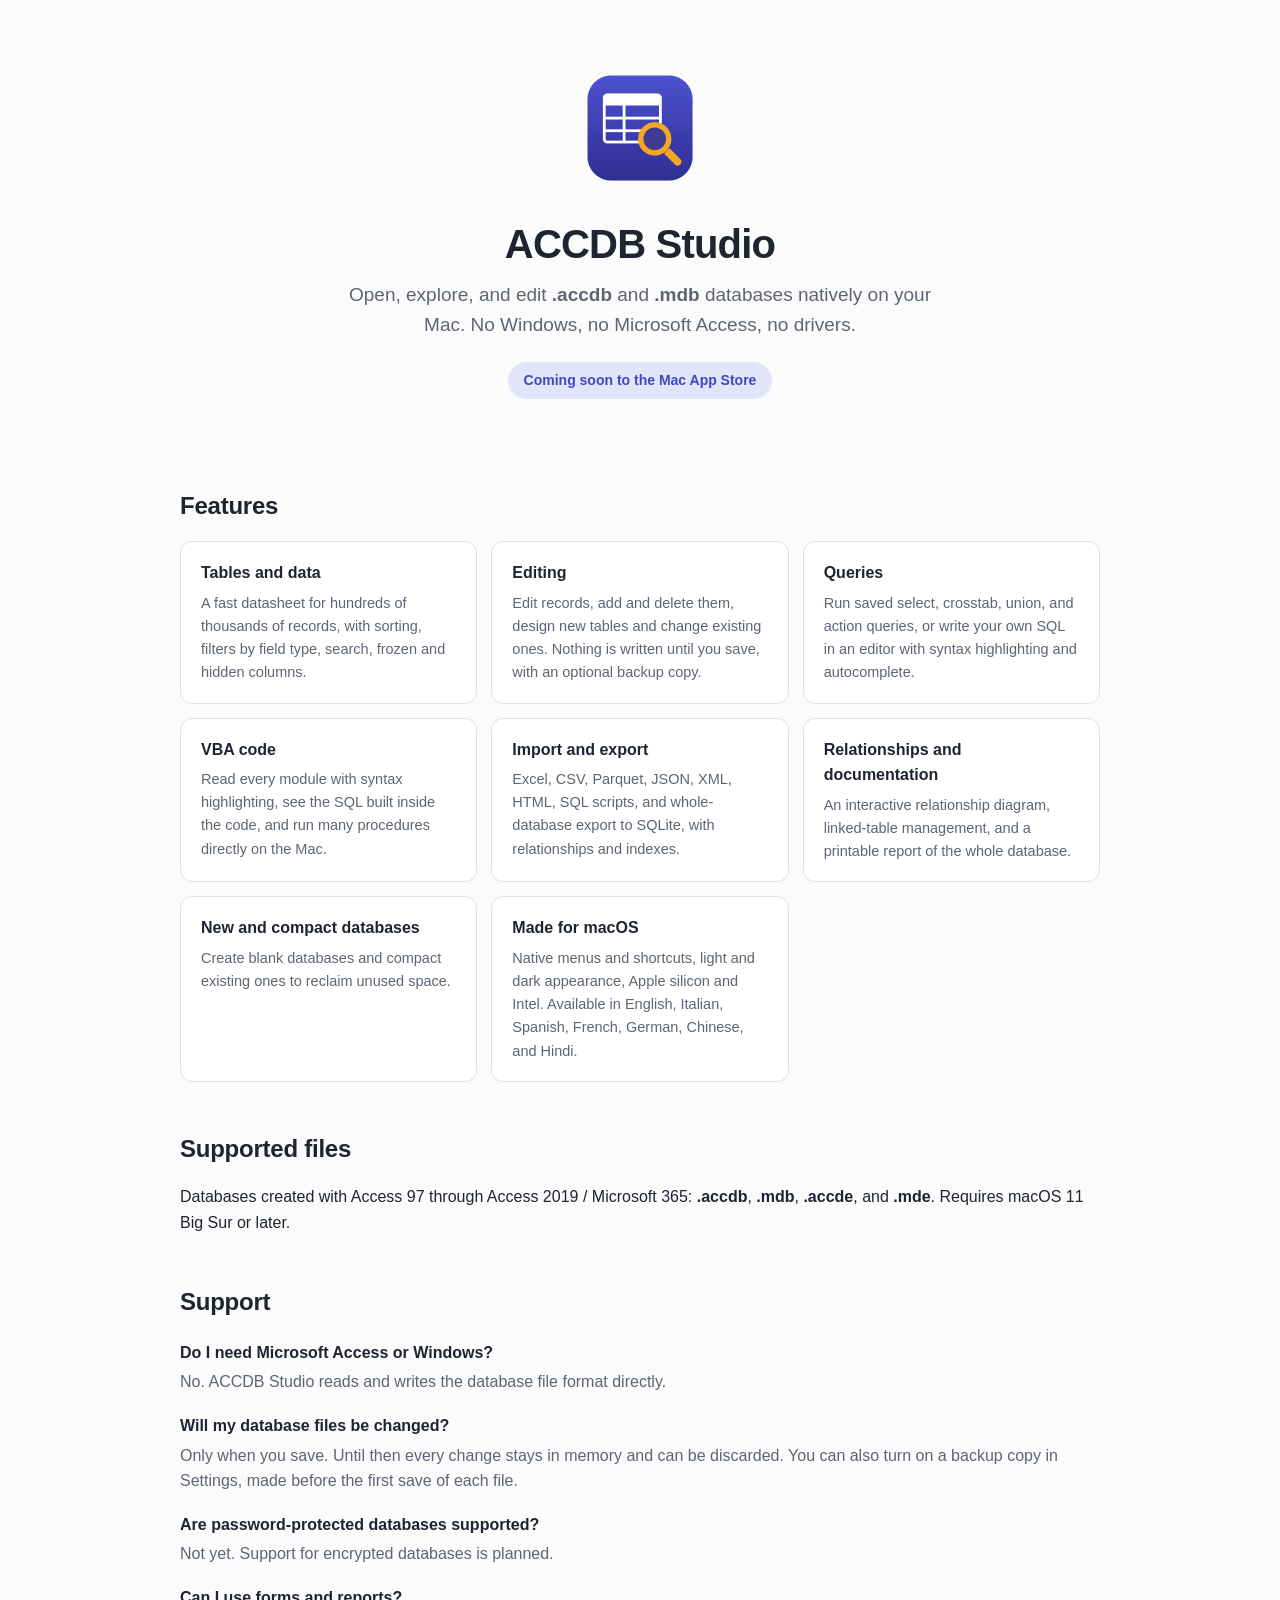
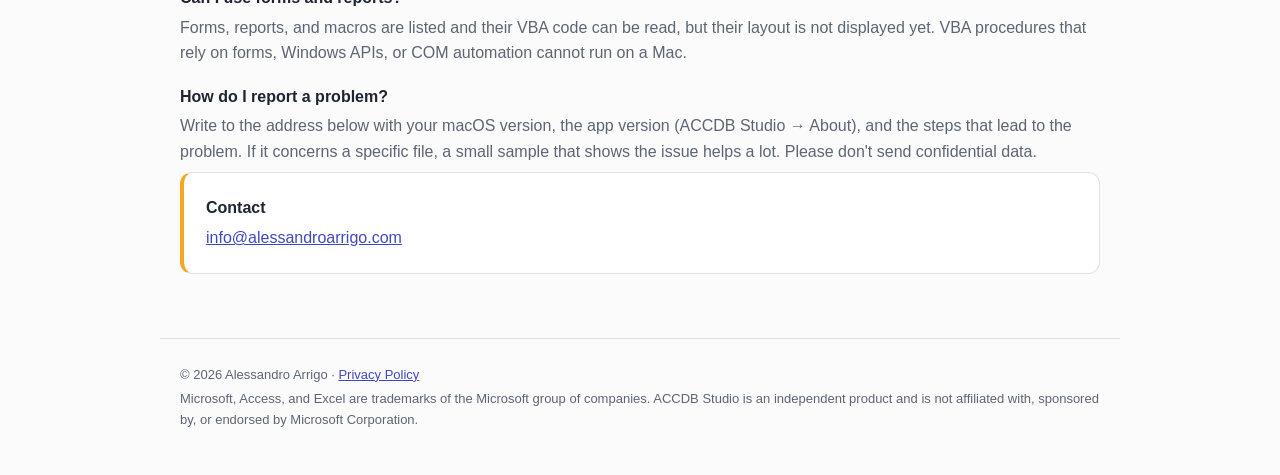
==== index.html @ d4c4d699 "Pagina di supporto e informativa sulla privacy Co-Authored-By: Claude Opus 5.5 (1M context) <noreply" ====
<!doctype html>
<html lang="en">
<head>
  <meta charset="utf-8">
  <meta name="viewport" content="width=device-width, initial-scale=1">
  <title>ACCDB Studio — Access databases on your Mac</title>
  <meta name="description" content="ACCDB Studio opens, explores, and edits .accdb and .mdb database files natively on macOS, without Windows or Microsoft Access.">
  <link rel="icon" href="favicon.png">
  <link rel="stylesheet" href="style.css">
</head>
<body>
<header class="hero">
  <img src="icon.png" alt="ACCDB Studio icon">
  <h1>ACCDB Studio</h1>
  <p>Open, explore, and edit <b>.accdb</b> and <b>.mdb</b> databases natively on your Mac.
     No Windows, no Microsoft Access, no drivers.</p>
  <span class="badge">Coming soon to the Mac App Store</span>
</header>

<main>
  <h2>Features</h2>
  <div class="grid">
    <div class="card"><h3>Tables and data</h3><p>A fast datasheet for hundreds of thousands of records, with sorting, filters by field type, search, frozen and hidden columns.</p></div>
    <div class="card"><h3>Editing</h3><p>Edit records, add and delete them, design new tables and change existing ones. Nothing is written until you save, with an optional backup copy.</p></div>
    <div class="card"><h3>Queries</h3><p>Run saved select, crosstab, union, and action queries, or write your own SQL in an editor with syntax highlighting and autocomplete.</p></div>
    <div class="card"><h3>VBA code</h3><p>Read every module with syntax highlighting, see the SQL built inside the code, and run many procedures directly on the Mac.</p></div>
    <div class="card"><h3>Import and export</h3><p>Excel, CSV, Parquet, JSON, XML, HTML, SQL scripts, and whole-database export to SQLite, with relationships and indexes.</p></div>
    <div class="card"><h3>Relationships and documentation</h3><p>An interactive relationship diagram, linked-table management, and a printable report of the whole database.</p></div>
    <div class="card"><h3>New and compact databases</h3><p>Create blank databases and compact existing ones to reclaim unused space.</p></div>
    <div class="card"><h3>Made for macOS</h3><p>Native menus and shortcuts, light and dark appearance, Apple silicon and Intel. Available in English, Italian, Spanish, French, German, Chinese, and Hindi.</p></div>
  </div>

  <h2>Supported files</h2>
  <p>Databases created with Access 97 through Access 2019 / Microsoft 365: <b>.accdb</b>, <b>.mdb</b>, <b>.accde</b>, and <b>.mde</b>.
     Requires macOS 11 Big Sur or later.</p>

  <h2 id="support">Support</h2>
  <dl>
    <dt>Do I need Microsoft Access or Windows?</dt>
    <dd>No. ACCDB Studio reads and writes the database file format directly.</dd>
    <dt>Will my database files be changed?</dt>
    <dd>Only when you save. Until then every change stays in memory and can be discarded. You can also turn on a backup copy in Settings, made before the first save of each file.</dd>
    <dt>Are password-protected databases supported?</dt>
    <dd>Not yet. Support for encrypted databases is planned.</dd>
    <dt>Can I use forms and reports?</dt>
    <dd>Forms, reports, and macros are listed and their VBA code can be read, but their layout is not displayed yet. VBA procedures that rely on forms, Windows APIs, or COM automation cannot run on a Mac.</dd>
    <dt>How do I report a problem?</dt>
    <dd>Write to the address below with your macOS version, the app version (ACCDB Studio → About), and the steps that lead to the problem. If it concerns a specific file, a small sample that shows the issue helps a lot. Please don't send confidential data.</dd>
  </dl>

  <div class="contact">
    <p><b>Contact</b></p>
    <p><a href="mailto:info@alessandroarrigo.com">info@alessandroarrigo.com</a></p>
  </div>
</main>

<footer>
  <p>© 2026 Alessandro Arrigo · <a href="privacy.html">Privacy Policy</a></p>
  <p>Microsoft, Access, and Excel are trademarks of the Microsoft group of companies. ACCDB Studio is an independent product and is not affiliated with, sponsored by, or endorsed by Microsoft Corporation.</p>
</footer>
</body>
</html>
---- style.css ----
:root {
  --ink: #1e2430;
  --muted: #5d6573;
  --paper: #fbfbfc;
  --card: #ffffff;
  --line: #dde1e7;
  --accent: #4048c0;
  --accent-soft: #e2e4fa;
  --amber: #f5a623;
}
@media (prefers-color-scheme: dark) {
  :root {
    --ink: #e4e7ec;
    --muted: #a0a8b6;
    --paper: #1c1f26;
    --card: #23272f;
    --line: #343a46;
    --accent: #9aa2ff;
    --accent-soft: #2e3266;
  }
}
* { box-sizing: border-box; }
html { -webkit-text-size-adjust: 100%; }
body {
  margin: 0;
  background: var(--paper);
  color: var(--ink);
  font: 16px/1.6 -apple-system, BlinkMacSystemFont, "SF Pro Text", "Segoe UI", Helvetica, Arial, sans-serif;
}
a { color: var(--accent); }
main, header, footer { max-width: 960px; margin: 0 auto; padding: 0 20px; }

.hero { text-align: center; padding: 64px 20px 40px; }
.hero img { width: 128px; height: 128px; }
.hero h1 { font-size: 40px; margin: 12px 0 4px; letter-spacing: -0.02em; }
.hero p { font-size: 19px; color: var(--muted); margin: 0 auto; max-width: 620px; }
.badge {
  display: inline-block; margin-top: 22px; padding: 7px 16px; border-radius: 999px;
  background: var(--accent-soft); color: var(--accent); font-weight: 600; font-size: 14px;
}

h2 { font-size: 24px; margin: 48px 0 16px; letter-spacing: -0.01em; }
.grid { display: grid; grid-template-columns: repeat(auto-fill, minmax(260px, 1fr)); gap: 14px; }
.card { background: var(--card); border: 1px solid var(--line); border-radius: 12px; padding: 18px 20px; }
.card h3 { margin: 0 0 6px; font-size: 16px; }
.card p { margin: 0; color: var(--muted); font-size: 14.5px; }

dl { margin: 0; }
dt { font-weight: 600; margin-top: 18px; }
dd { margin: 4px 0 0; color: var(--muted); }

.contact {
  background: var(--card); border: 1px solid var(--line); border-left: 4px solid var(--amber);
  border-radius: 12px; padding: 18px 22px; margin-top: 8px;
}
.contact p { margin: 4px 0; }

.prose { max-width: 720px; }
.prose h1 { font-size: 32px; margin: 48px 0 4px; }
.prose .date { color: var(--muted); margin: 0 0 24px; }
.prose h2 { font-size: 20px; margin: 32px 0 8px; }
.prose li { margin: 4px 0; }

nav { display: flex; align-items: center; gap: 10px; padding: 18px 0; }
nav img { width: 28px; height: 28px; }
nav a { color: var(--ink); text-decoration: none; font-weight: 600; }

footer {
  margin-top: 64px; padding-top: 22px; padding-bottom: 40px; border-top: 1px solid var(--line);
  color: var(--muted); font-size: 13px;
}
footer p { margin: 4px 0; }

@media (max-width: 520px) {
  .hero { padding-top: 40px; }
  .hero h1 { font-size: 32px; }
  .hero p { font-size: 17px; }
}
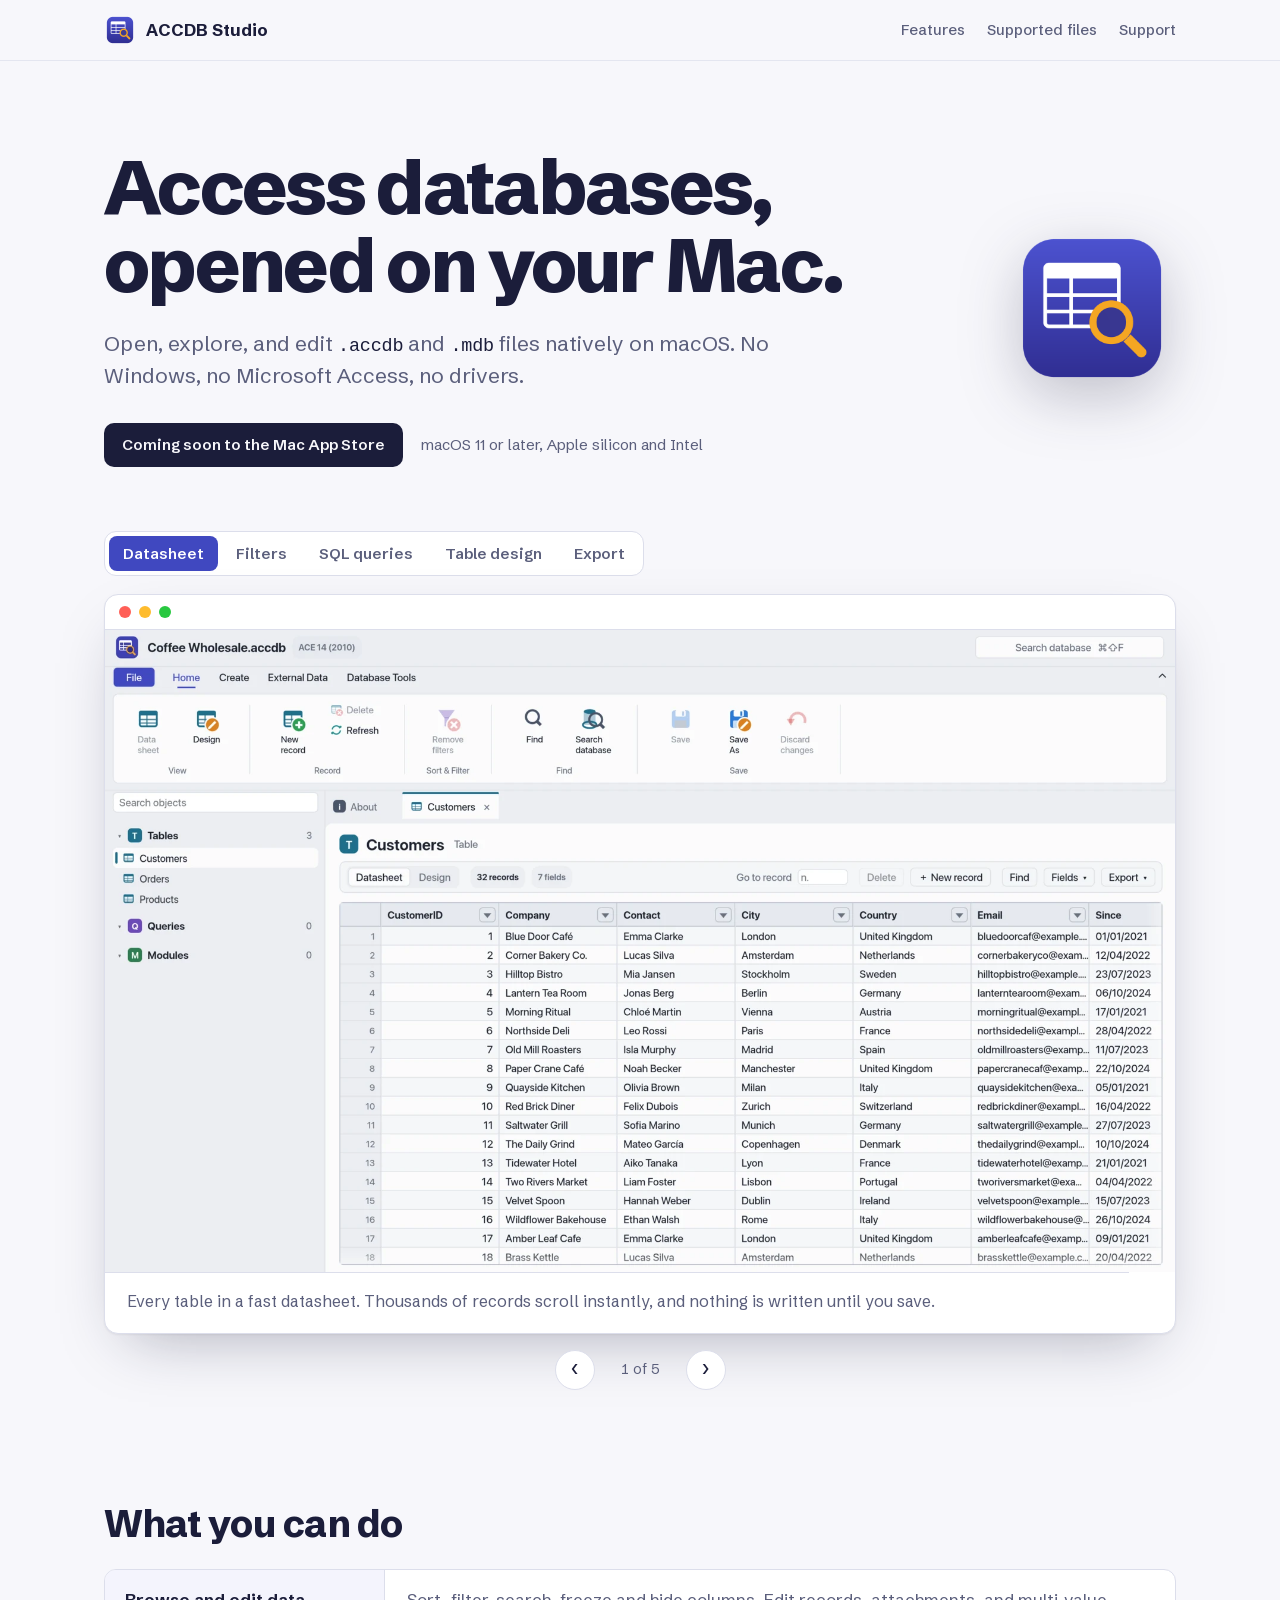
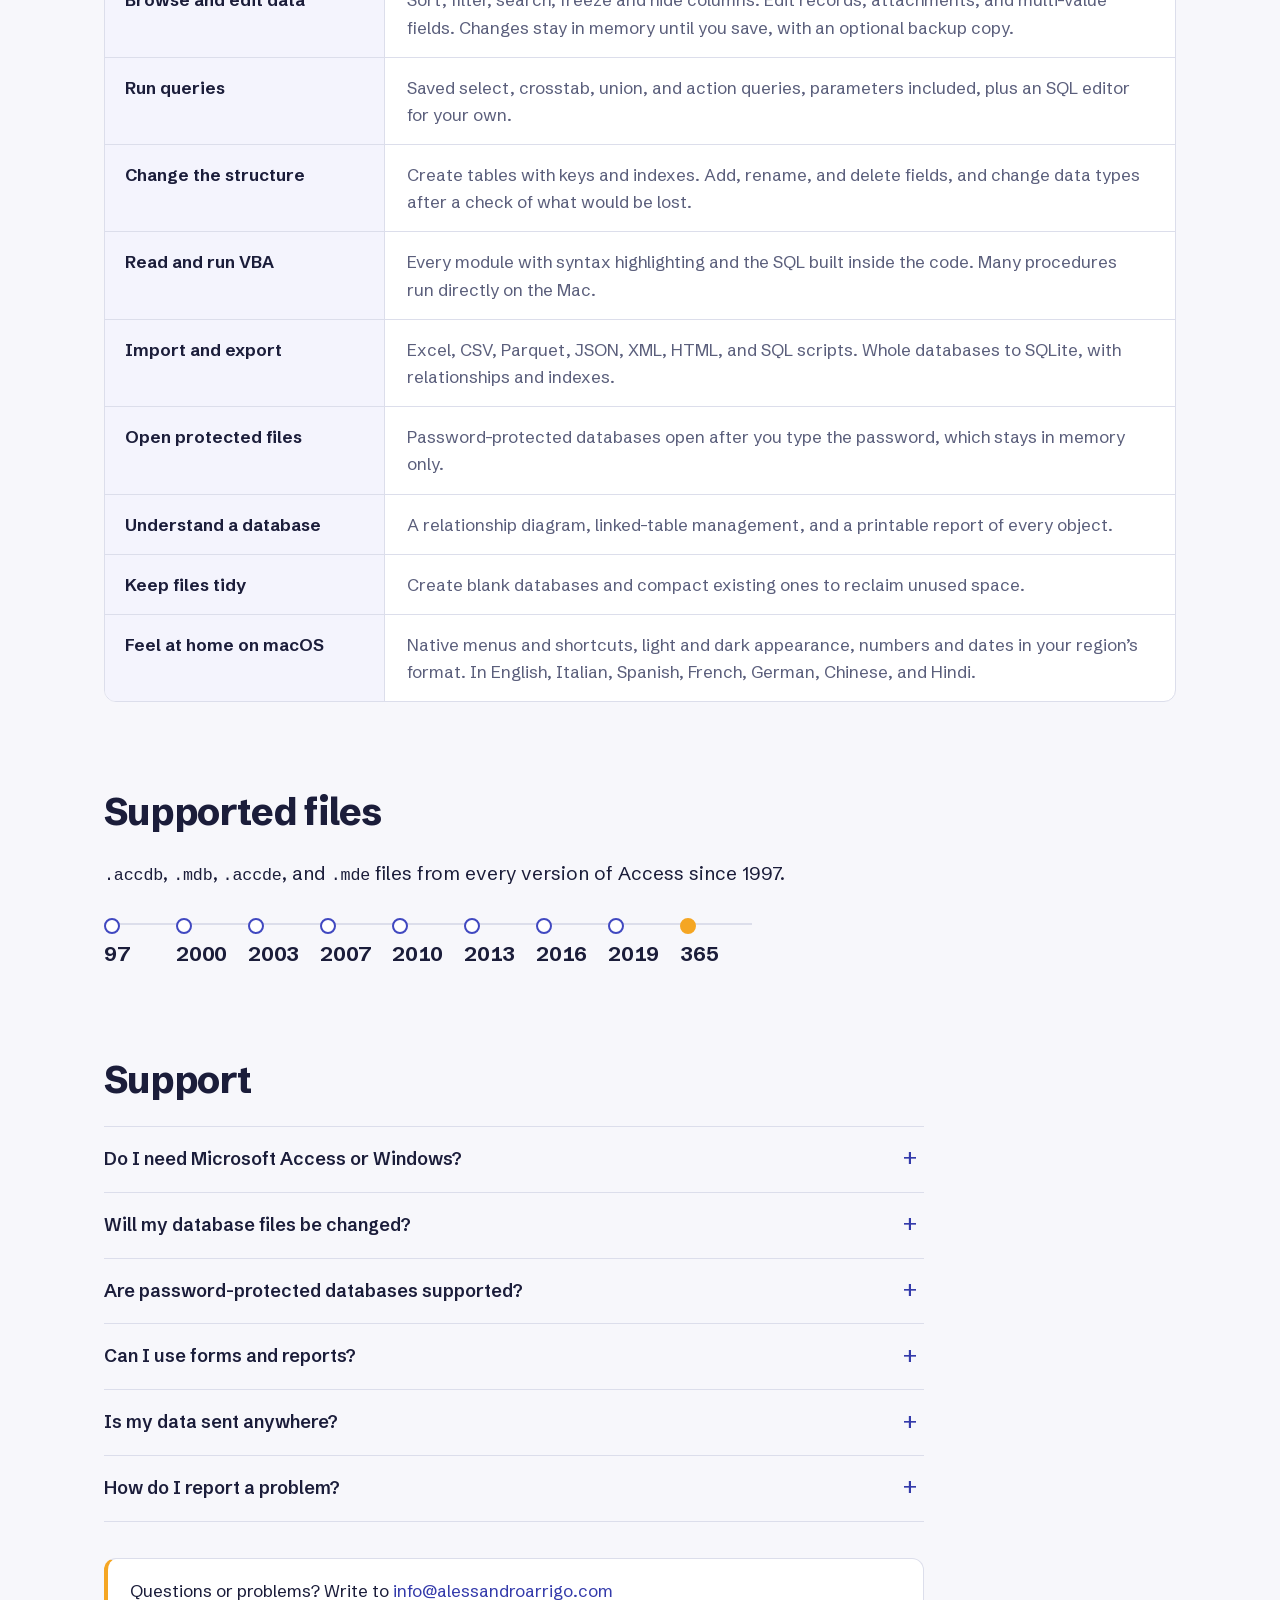
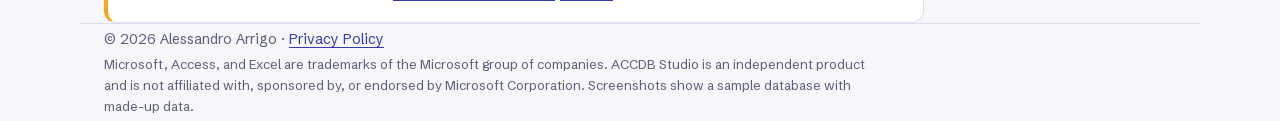
==== commit 8b8ca083: "New design with screenshots, self-hosted fonts, updated content - Screenshot carousel (datasheet, fi" ====
--- a/index.html
+++ b/index.html
@@ -5,58 +5,176 @@
   <meta name="viewport" content="width=device-width, initial-scale=1">
   <title>ACCDB Studio — Access databases on your Mac</title>
   <meta name="description" content="ACCDB Studio opens, explores, and edits .accdb and .mdb database files natively on macOS, without Windows or Microsoft Access.">
+  <meta name="color-scheme" content="light dark">
+  <meta property="og:title" content="ACCDB Studio — Access databases on your Mac">
+  <meta property="og:description" content="Open, explore, and edit .accdb and .mdb files natively on macOS. No Windows, no Access, no drivers.">
+  <meta property="og:image" content="https://alearrigo.github.io/accdb-studio/screenshots/1_datasheet_light.webp">
   <link rel="icon" href="favicon.png">
+  <link rel="apple-touch-icon" href="icon.png">
+  <link rel="preload" href="fonts/schibsted-grotesk-latin.woff2" as="font" type="font/woff2" crossorigin>
   <link rel="stylesheet" href="style.css">
 </head>
 <body>
-<header class="hero">
-  <img src="icon.png" alt="ACCDB Studio icon">
-  <h1>ACCDB Studio</h1>
-  <p>Open, explore, and edit <b>.accdb</b> and <b>.mdb</b> databases natively on your Mac.
-     No Windows, no Microsoft Access, no drivers.</p>
-  <span class="badge">Coming soon to the Mac App Store</span>
+<a class="skip" href="#main">Skip to content</a>
+
+<header class="top">
+  <div class="wrap top-row">
+    <a class="brand" href="./"><img src="icon.png" alt="" width="32" height="32"><span>ACCDB Studio</span></a>
+    <nav aria-label="Sections">
+      <a href="#features">Features</a>
+      <a href="#files">Supported files</a>
+      <a href="#support">Support</a>
+    </nav>
+  </div>
 </header>
 
-<main>
-  <h2>Features</h2>
-  <div class="grid">
-    <div class="card"><h3>Tables and data</h3><p>A fast datasheet for hundreds of thousands of records, with sorting, filters by field type, search, frozen and hidden columns.</p></div>
-    <div class="card"><h3>Editing</h3><p>Edit records, add and delete them, design new tables and change existing ones. Nothing is written until you save, with an optional backup copy.</p></div>
-    <div class="card"><h3>Queries</h3><p>Run saved select, crosstab, union, and action queries, or write your own SQL in an editor with syntax highlighting and autocomplete.</p></div>
-    <div class="card"><h3>VBA code</h3><p>Read every module with syntax highlighting, see the SQL built inside the code, and run many procedures directly on the Mac.</p></div>
-    <div class="card"><h3>Import and export</h3><p>Excel, CSV, Parquet, JSON, XML, HTML, SQL scripts, and whole-database export to SQLite, with relationships and indexes.</p></div>
-    <div class="card"><h3>Relationships and documentation</h3><p>An interactive relationship diagram, linked-table management, and a printable report of the whole database.</p></div>
-    <div class="card"><h3>New and compact databases</h3><p>Create blank databases and compact existing ones to reclaim unused space.</p></div>
-    <div class="card"><h3>Made for macOS</h3><p>Native menus and shortcuts, light and dark appearance, Apple silicon and Intel. Available in English, Italian, Spanish, French, German, Chinese, and Hindi.</p></div>
-  </div>
+<main id="main">
+  <section class="hero wrap">
+    <div class="hero-text">
+      <h1>Access databases, opened on your&nbsp;Mac.</h1>
+      <p class="lede">Open, explore, and edit <code>.accdb</code> and <code>.mdb</code> files natively on macOS.
+        No Windows, no Microsoft Access, no drivers.</p>
+      <p class="store"><span class="store-badge">Coming soon to the Mac App Store</span>
+        <span class="req">macOS 11 or later, Apple silicon and Intel</span></p>
+    </div>
+    <img class="hero-icon" src="icon.png" alt="ACCDB Studio app icon" width="168" height="168">
+  </section>
 
-  <h2>Supported files</h2>
-  <p>Databases created with Access 97 through Access 2019 / Microsoft 365: <b>.accdb</b>, <b>.mdb</b>, <b>.accde</b>, and <b>.mde</b>.
-     Requires macOS 11 Big Sur or later.</p>
+  <section class="showcase" aria-labelledby="tour-title">
+    <div class="wrap">
+      <h2 id="tour-title" class="visually-hidden">A look at the app</h2>
+      <div class="tabs" role="tablist" aria-label="Screenshots">
+        <button role="tab" id="tab-0" aria-controls="slide-0" aria-selected="true">Datasheet</button>
+        <button role="tab" id="tab-1" aria-controls="slide-1" aria-selected="false" tabindex="-1">Filters</button>
+        <button role="tab" id="tab-2" aria-controls="slide-2" aria-selected="false" tabindex="-1">SQL queries</button>
+        <button role="tab" id="tab-3" aria-controls="slide-3" aria-selected="false" tabindex="-1">Table design</button>
+        <button role="tab" id="tab-4" aria-controls="slide-4" aria-selected="false" tabindex="-1">Export</button>
+      </div>
 
-  <h2 id="support">Support</h2>
-  <dl>
-    <dt>Do I need Microsoft Access or Windows?</dt>
-    <dd>No. ACCDB Studio reads and writes the database file format directly.</dd>
-    <dt>Will my database files be changed?</dt>
-    <dd>Only when you save. Until then every change stays in memory and can be discarded. You can also turn on a backup copy in Settings, made before the first save of each file.</dd>
-    <dt>Are password-protected databases supported?</dt>
-    <dd>Not yet. Support for encrypted databases is planned.</dd>
-    <dt>Can I use forms and reports?</dt>
-    <dd>Forms, reports, and macros are listed and their VBA code can be read, but their layout is not displayed yet. VBA procedures that rely on forms, Windows APIs, or COM automation cannot run on a Mac.</dd>
-    <dt>How do I report a problem?</dt>
-    <dd>Write to the address below with your macOS version, the app version (ACCDB Studio → About), and the steps that lead to the problem. If it concerns a specific file, a small sample that shows the issue helps a lot. Please don't send confidential data.</dd>
-  </dl>
+      <div class="window">
+        <div class="window-bar" aria-hidden="true"><i></i><i></i><i></i></div>
+        <div class="slides" tabindex="0" aria-label="Screenshots, scroll sideways or use the tabs above">
+          <figure class="slide" id="slide-0" role="tabpanel" aria-labelledby="tab-0">
+            <picture>
+              <source srcset="screenshots/1_datasheet_dark.webp" media="(prefers-color-scheme: dark)">
+              <img src="screenshots/1_datasheet_light.webp" width="1800" height="1080"
+                   alt="The Customers table of a sample database open in the datasheet, with the list of tables on the left.">
+            </picture>
+            <figcaption>Every table in a fast datasheet. Thousands of records scroll instantly, and nothing is written until you save.</figcaption>
+          </figure>
+          <figure class="slide" id="slide-1" role="tabpanel" aria-labelledby="tab-1">
+            <picture>
+              <source srcset="screenshots/2_filter_dark.webp" media="(prefers-color-scheme: dark)">
+              <img src="screenshots/2_filter_light.webp" width="1800" height="1080" loading="lazy"
+                   alt="A column filter menu listing product categories, with Coffee beans and Tea selected.">
+            </picture>
+            <figcaption>Filter by a list of values or by a condition that fits the field type: text, numbers, dates, yes/no.</figcaption>
+          </figure>
+          <figure class="slide" id="slide-2" role="tabpanel" aria-labelledby="tab-2">
+            <picture>
+              <source srcset="screenshots/3_sql_dark.webp" media="(prefers-color-scheme: dark)">
+              <img src="screenshots/3_sql_light.webp" width="1800" height="1080" loading="lazy"
+                   alt="The SQL editor with a query joining three tables, and its results grouped by country.">
+            </picture>
+            <figcaption>Run saved queries or write your own SQL, with highlighting, autocomplete, and results in milliseconds.</figcaption>
+          </figure>
+          <figure class="slide" id="slide-3" role="tabpanel" aria-labelledby="tab-3">
+            <picture>
+              <source srcset="screenshots/4_design_dark.webp" media="(prefers-color-scheme: dark)">
+              <img src="screenshots/4_design_light.webp" width="1800" height="1080" loading="lazy"
+                   alt="The design view of the Customers table: field names, data types, sizes, descriptions, and indexes.">
+            </picture>
+            <figcaption>See how each table is built, add fields, change their type, and create new tables with keys and indexes.</figcaption>
+          </figure>
+          <figure class="slide" id="slide-4" role="tabpanel" aria-labelledby="tab-4">
+            <picture>
+              <source srcset="screenshots/5_export_dark.webp" media="(prefers-color-scheme: dark)">
+              <img src="screenshots/5_export_light.webp" width="1800" height="1080" loading="lazy"
+                   alt="The Export multiple objects window with three tables selected and Excel workbook as the format.">
+            </picture>
+            <figcaption>Export tables and queries to Excel, CSV, JSON, Parquet, and more, or the whole database to SQLite.</figcaption>
+          </figure>
+        </div>
+      </div>
 
-  <div class="contact">
-    <p><b>Contact</b></p>
-    <p><a href="mailto:info@alessandroarrigo.com">info@alessandroarrigo.com</a></p>
-  </div>
+      <div class="slide-nav">
+        <button class="arrow" data-step="-1" aria-label="Previous screenshot">‹</button>
+        <span class="counter" aria-live="polite"><span id="slide-num">1</span> of 5</span>
+        <button class="arrow" data-step="1" aria-label="Next screenshot">›</button>
+      </div>
+    </div>
+  </section>
+
+  <section id="features" class="wrap features">
+    <h2>What you can do</h2>
+    <dl class="sheet">
+      <div><dt>Browse and edit data</dt>
+        <dd>Sort, filter, search, freeze and hide columns. Edit records, attachments, and multi-value fields. Changes stay in memory until you save, with an optional backup copy.</dd></div>
+      <div><dt>Run queries</dt>
+        <dd>Saved select, crosstab, union, and action queries, parameters included, plus an SQL editor for your own.</dd></div>
+      <div><dt>Change the structure</dt>
+        <dd>Create tables with keys and indexes. Add, rename, and delete fields, and change data types after a check of what would be lost.</dd></div>
+      <div><dt>Read and run VBA</dt>
+        <dd>Every module with syntax highlighting and the SQL built inside the code. Many procedures run directly on the Mac.</dd></div>
+      <div><dt>Import and export</dt>
+        <dd>Excel, CSV, Parquet, JSON, XML, HTML, and SQL scripts. Whole databases to SQLite, with relationships and indexes.</dd></div>
+      <div><dt>Open protected files</dt>
+        <dd>Password-protected databases open after you type the password, which stays in memory only.</dd></div>
+      <div><dt>Understand a database</dt>
+        <dd>A relationship diagram, linked-table management, and a printable report of every object.</dd></div>
+      <div><dt>Keep files tidy</dt>
+        <dd>Create blank databases and compact existing ones to reclaim unused space.</dd></div>
+      <div><dt>Feel at home on macOS</dt>
+        <dd>Native menus and shortcuts, light and dark appearance, numbers and dates in your region’s format. In English, Italian, Spanish, French, German, Chinese, and Hindi.</dd></div>
+    </dl>
+  </section>
+
+  <section id="files" class="wrap files">
+    <h2>Supported files</h2>
+    <p><code>.accdb</code>, <code>.mdb</code>, <code>.accde</code>, and <code>.mde</code> files from every version of Access since 1997.</p>
+    <ol class="versions" aria-label="Access versions">
+      <li>97</li><li>2000</li><li>2003</li><li>2007</li><li>2010</li><li>2013</li><li>2016</li><li>2019</li><li>365</li>
+    </ol>
+  </section>
+
+  <section id="support" class="wrap support">
+    <h2>Support</h2>
+    <div class="faq">
+      <details>
+        <summary>Do I need Microsoft Access or Windows?</summary>
+        <p>No. ACCDB Studio reads and writes the database file format directly.</p>
+      </details>
+      <details>
+        <summary>Will my database files be changed?</summary>
+        <p>Only when you save. Until then every change stays in memory and can be discarded. You can also turn on a backup copy in Settings, made before the first save of each file.</p>
+      </details>
+      <details>
+        <summary>Are password-protected databases supported?</summary>
+        <p>Yes. When you open a protected file, ACCDB Studio asks for its password and keeps it in memory only for that session. Setting or removing a password isn’t available yet.</p>
+      </details>
+      <details>
+        <summary>Can I use forms and reports?</summary>
+        <p>Forms, reports, and macros are listed and their VBA code can be read, but their layout isn’t displayed yet. VBA procedures that rely on forms, Windows APIs, or COM automation can’t run on a Mac.</p>
+      </details>
+      <details>
+        <summary>Is my data sent anywhere?</summary>
+        <p>No. The app doesn’t connect to the internet and contains no analytics. See the <a href="privacy.html">privacy policy</a>.</p>
+      </details>
+      <details>
+        <summary>How do I report a problem?</summary>
+        <p>Write to the address below with your macOS version, the app version (ACCDB Studio → About), and the steps that lead to the problem. If it concerns a specific file, a small sample that shows the issue helps a lot. Please don’t send confidential data.</p>
+      </details>
+    </div>
+
+    <p class="contact">Questions or problems? Write to <a href="mailto:info@alessandroarrigo.com">info@alessandroarrigo.com</a></p>
+  </section>
 </main>
 
-<footer>
+<footer class="wrap">
   <p>© 2026 Alessandro Arrigo · <a href="privacy.html">Privacy Policy</a></p>
-  <p>Microsoft, Access, and Excel are trademarks of the Microsoft group of companies. ACCDB Studio is an independent product and is not affiliated with, sponsored by, or endorsed by Microsoft Corporation.</p>
+  <p class="fine">Microsoft, Access, and Excel are trademarks of the Microsoft group of companies. ACCDB Studio is an independent product and is not affiliated with, sponsored by, or endorsed by Microsoft Corporation. Screenshots show a sample database with made-up data.</p>
 </footer>
+
+<script src="carousel.js" defer></script>
 </body>
 </html>
--- a/style.css
+++ b/style.css
@@ -1,78 +1,236 @@
+/* ACCDB Studio — sito di supporto. Font ospitati qui (licenza SIL OFL, vedi fonts/). */
+@font-face {
+  font-family: "Schibsted Grotesk";
+  src: url("fonts/schibsted-grotesk-latin.woff2") format("woff2");
+  font-weight: 400 900;
+  font-display: swap;
+  unicode-range: U+0000-00FF, U+0131, U+0152-0153, U+02BB-02BC, U+02C6, U+02DA, U+02DC, U+0304, U+0308, U+0329,
+    U+2000-206F, U+20AC, U+2122, U+2191, U+2193, U+2212, U+2215, U+FEFF, U+FFFD;
+}
+@font-face {
+  font-family: "Schibsted Grotesk";
+  src: url("fonts/schibsted-grotesk-latin-ext.woff2") format("woff2");
+  font-weight: 400 900;
+  font-display: swap;
+  unicode-range: U+0100-02BA, U+02BD-02C5, U+02C7-02CC, U+02CE-02D7, U+02DD-02FF, U+0304, U+0308, U+0329,
+    U+1D00-1DBF, U+1E00-1E9F, U+1EF2-1EFF, U+2020, U+20A0-20AB, U+20AD-20C0, U+2113, U+2C60-2C7F, U+A720-A7FF;
+}
+@font-face {
+  font-family: "Spline Sans Mono";
+  src: url("fonts/spline-sans-mono-latin.woff2") format("woff2");
+  font-weight: 400 600;
+  font-display: swap;
+}
+
 :root {
-  --ink: #1e2430;
-  --muted: #5d6573;
-  --paper: #fbfbfc;
-  --card: #ffffff;
-  --line: #dde1e7;
-  --accent: #4048c0;
-  --accent-soft: #e2e4fa;
+  --night: #1b1d3a;      /* testo */
+  --muted: #5b5f7c;
+  --paper: #f7f7fb;      /* sfondo */
+  --raised: #ffffff;
+  --grid: #dcdeeb;       /* linee della griglia, come nel foglio dati */
+  --indigo: #4048c0;
+  --indigo-ink: #343bab; /* link e testo in indaco (contrasto AA) */
+  --indigo-wash: #e6e7fa;
   --amber: #f5a623;
+  --shadow: 0 1px 2px rgb(27 29 58 / 0.06), 0 24px 60px -24px rgb(27 29 58 / 0.35);
+  --sans: "Schibsted Grotesk", -apple-system, BlinkMacSystemFont, "Helvetica Neue", sans-serif;
+  --mono: "Spline Sans Mono", ui-monospace, "SF Mono", Menlo, monospace;
+  color-scheme: light dark;
 }
 @media (prefers-color-scheme: dark) {
   :root {
-    --ink: #e4e7ec;
-    --muted: #a0a8b6;
-    --paper: #1c1f26;
-    --card: #23272f;
-    --line: #343a46;
-    --accent: #9aa2ff;
-    --accent-soft: #2e3266;
+    --night: #e8e9f5;
+    --muted: #a3a7c4;
+    --paper: #14152b;
+    --raised: #1d1f3a;
+    --grid: #30335a;
+    --indigo: #8e96ff;
+    --indigo-ink: #a9afff;
+    --indigo-wash: #272a5c;
+    --shadow: 0 1px 2px rgb(0 0 0 / 0.3), 0 24px 60px -20px rgb(0 0 0 / 0.7);
   }
 }
+
 * { box-sizing: border-box; }
-html { -webkit-text-size-adjust: 100%; }
+html { -webkit-text-size-adjust: 100%; scroll-padding-top: 76px; }
+@media (prefers-reduced-motion: no-preference) { html { scroll-behavior: smooth; } }
 body {
   margin: 0;
   background: var(--paper);
-  color: var(--ink);
-  font: 16px/1.6 -apple-system, BlinkMacSystemFont, "SF Pro Text", "Segoe UI", Helvetica, Arial, sans-serif;
-}
-a { color: var(--accent); }
-main, header, footer { max-width: 960px; margin: 0 auto; padding: 0 20px; }
-
-.hero { text-align: center; padding: 64px 20px 40px; }
-.hero img { width: 128px; height: 128px; }
-.hero h1 { font-size: 40px; margin: 12px 0 4px; letter-spacing: -0.02em; }
-.hero p { font-size: 19px; color: var(--muted); margin: 0 auto; max-width: 620px; }
-.badge {
-  display: inline-block; margin-top: 22px; padding: 7px 16px; border-radius: 999px;
-  background: var(--accent-soft); color: var(--accent); font-weight: 600; font-size: 14px;
-}
-
-h2 { font-size: 24px; margin: 48px 0 16px; letter-spacing: -0.01em; }
-.grid { display: grid; grid-template-columns: repeat(auto-fill, minmax(260px, 1fr)); gap: 14px; }
-.card { background: var(--card); border: 1px solid var(--line); border-radius: 12px; padding: 18px 20px; }
-.card h3 { margin: 0 0 6px; font-size: 16px; }
-.card p { margin: 0; color: var(--muted); font-size: 14.5px; }
-
-dl { margin: 0; }
-dt { font-weight: 600; margin-top: 18px; }
-dd { margin: 4px 0 0; color: var(--muted); }
+  color: var(--night);
+  font: 400 17px/1.6 var(--sans);
+  font-kerning: normal;
+  -webkit-font-smoothing: antialiased;
+}
+img { max-width: 100%; height: auto; display: block; }
+a { color: var(--indigo-ink); text-underline-offset: 0.18em; text-decoration-thickness: 1px; }
+a:hover { text-decoration-thickness: 2px; }
+code { font: 500 0.88em var(--mono); letter-spacing: -0.01em; }
+:focus-visible { outline: 2px solid var(--indigo); outline-offset: 3px; border-radius: 4px; }
+
+.wrap { max-width: 1120px; margin: 0 auto; padding: 0 24px; }
+.visually-hidden {
+  position: absolute; width: 1px; height: 1px; overflow: hidden; clip-path: inset(50%); white-space: nowrap;
+}
+.skip { position: absolute; left: 16px; top: -48px; padding: 8px 14px; background: var(--raised); border-radius: 6px; z-index: 10; }
+.skip:focus { top: 12px; }
+
+/* intestazione */
+.top {
+  position: sticky; top: 0; z-index: 5;
+  background: color-mix(in srgb, var(--paper) 86%, transparent);
+  backdrop-filter: saturate(1.4) blur(14px);
+  -webkit-backdrop-filter: saturate(1.4) blur(14px);
+  border-bottom: 1px solid color-mix(in srgb, var(--grid) 70%, transparent);
+}
+.top-row { display: flex; align-items: center; justify-content: space-between; height: 60px; gap: 16px; }
+.brand { display: flex; align-items: center; gap: 10px; color: var(--night); text-decoration: none; font-weight: 700; font-size: 17px; }
+.top nav { display: flex; gap: 22px; }
+.top nav a { color: var(--muted); text-decoration: none; font-size: 15px; font-weight: 500; }
+.top nav a:hover { color: var(--night); }
+
+/* apertura */
+.hero {
+  display: grid; grid-template-columns: 1fr auto; align-items: center; gap: 40px;
+  padding-top: 88px; padding-bottom: 56px;
+}
+.hero h1 {
+  margin: 0; max-width: 18ch;
+  font-size: clamp(40px, 6.4vw, 76px); line-height: 1.02; font-weight: 800; letter-spacing: -0.035em;
+  text-wrap: balance;
+}
+.lede { margin: 24px 0 0; max-width: 34em; font-size: clamp(18px, 2vw, 21px); line-height: 1.5; color: var(--muted); }
+.lede code { color: var(--night); }
+.store { margin: 32px 0 0; display: flex; flex-wrap: wrap; align-items: center; gap: 12px 18px; }
+.store-badge {
+  display: inline-block; padding: 10px 18px; border-radius: 10px;
+  background: var(--night); color: var(--paper); font-weight: 600; font-size: 15px;
+}
+.req { color: var(--muted); font-size: 15px; }
+.hero-icon { width: 168px; filter: drop-shadow(0 18px 30px rgb(27 29 58 / 0.25)); }
+
+/* carosello */
+.showcase { padding: 8px 0 24px; }
+.tabs {
+  display: flex; flex-wrap: wrap; gap: 4px; margin: 0 0 18px; padding: 4px;
+  width: fit-content; max-width: 100%;
+  background: var(--raised); border: 1px solid var(--grid); border-radius: 12px;
+}
+.tabs button {
+  font: 600 15px var(--sans); color: var(--muted);
+  background: none; border: 0; border-radius: 8px; padding: 8px 14px; cursor: pointer;
+}
+.tabs button:hover { color: var(--night); }
+.tabs button[aria-selected="true"] { background: var(--indigo); color: #fff; }
+@media (prefers-color-scheme: dark) { .tabs button[aria-selected="true"] { color: #14152b; } }
+
+.window {
+  border-radius: 14px; overflow: hidden;
+  background: var(--raised); border: 1px solid var(--grid); box-shadow: var(--shadow);
+}
+.window-bar { display: flex; gap: 8px; padding: 11px 14px; border-bottom: 1px solid var(--grid); }
+.window-bar i { width: 12px; height: 12px; border-radius: 50%; background: var(--grid); }
+.window-bar i:nth-child(1) { background: #ff5f57; }
+.window-bar i:nth-child(2) { background: #febc2e; }
+.window-bar i:nth-child(3) { background: #28c840; }
+
+.slides {
+  display: flex; overflow-x: auto; scroll-snap-type: x mandatory; overscroll-behavior-x: contain;
+  scrollbar-width: none;
+}
+.slides::-webkit-scrollbar { display: none; }
+.slide { flex: 0 0 100%; margin: 0; scroll-snap-align: start; }
+.slide img { width: 100%; aspect-ratio: 5 / 3; }
+.slide figcaption {
+  padding: 16px 22px 18px; border-top: 1px solid var(--grid);
+  font-size: 16px; color: var(--muted); max-width: 64em;
+}
+
+.slide-nav { display: flex; align-items: center; justify-content: center; gap: 14px; margin-top: 16px; }
+.arrow {
+  width: 40px; height: 40px; border-radius: 50%; cursor: pointer;
+  border: 1px solid var(--grid); background: var(--raised); color: var(--night);
+  font: 400 24px/1 var(--sans); padding-bottom: 3px;
+}
+.arrow:hover { border-color: var(--indigo); color: var(--indigo-ink); }
+.counter { font-size: 14px; color: var(--muted); min-width: 4.5em; text-align: center; font-variant-numeric: tabular-nums; }
+
+/* sezioni */
+h2 { font-size: clamp(28px, 3.4vw, 38px); line-height: 1.15; font-weight: 750; letter-spacing: -0.02em; margin: 0 0 24px; }
+.features, .files, .support { padding-top: 88px; }
+
+/* funzioni come righe di un foglio dati: nome a sinistra, descrizione a destra */
+.sheet {
+  margin: 0; border: 1px solid var(--grid); border-radius: 12px; overflow: hidden; background: var(--raised);
+}
+.sheet > div { display: grid; grid-template-columns: minmax(180px, 280px) 1fr; }
+.sheet > div + div { border-top: 1px solid var(--grid); }
+.sheet dt {
+  padding: 16px 20px; font-weight: 650; border-right: 1px solid var(--grid);
+  background: color-mix(in srgb, var(--indigo-wash) 45%, var(--raised));
+}
+.sheet dd { margin: 0; padding: 16px 22px; color: var(--muted); max-width: 46em; }
+
+/* versioni di Access in ordine */
+.files p { margin: 0; max-width: 40em; font-size: 19px; }
+.versions { list-style: none; margin: 28px 0 0; padding: 0; display: flex; flex-wrap: wrap; }
+.versions li {
+  position: relative; padding: 22px 18px 0 0; min-width: 72px;
+  font-weight: 700; font-size: 20px; font-variant-numeric: tabular-nums; letter-spacing: -0.01em;
+}
+.versions li::before {
+  content: ""; position: absolute; left: 0; right: 0; top: 7px; height: 2px; background: var(--grid);
+}
+.versions li::after {
+  content: ""; position: absolute; left: 0; top: 2px; width: 12px; height: 12px; border-radius: 50%;
+  background: var(--raised); border: 2px solid var(--indigo);
+}
+.versions li:last-child::after { background: var(--amber); border-color: var(--amber); }
+
+/* domande */
+.faq { border-top: 1px solid var(--grid); max-width: 820px; }
+.faq details { border-bottom: 1px solid var(--grid); }
+.faq summary {
+  cursor: pointer; list-style: none; padding: 18px 40px 18px 0; position: relative;
+  font-weight: 600; font-size: 18px;
+}
+.faq summary::-webkit-details-marker { display: none; }
+.faq summary::after {
+  content: "+"; position: absolute; right: 6px; top: 50%; translate: 0 -52%;
+  font-size: 24px; font-weight: 400; color: var(--indigo-ink);
+}
+.faq details[open] summary::after { content: "−"; }
+.faq details p { margin: -4px 0 20px; color: var(--muted); max-width: 40em; }
 
 .contact {
-  background: var(--card); border: 1px solid var(--line); border-left: 4px solid var(--amber);
-  border-radius: 12px; padding: 18px 22px; margin-top: 8px;
-}
-.contact p { margin: 4px 0; }
-
-.prose { max-width: 720px; }
-.prose h1 { font-size: 32px; margin: 48px 0 4px; }
-.prose .date { color: var(--muted); margin: 0 0 24px; }
-.prose h2 { font-size: 20px; margin: 32px 0 8px; }
+  margin: 36px 0 0; padding: 18px 22px; max-width: 820px;
+  border-radius: 12px; background: var(--raised); border: 1px solid var(--grid); border-left: 4px solid var(--amber);
+}
+
+footer { margin-top: 96px; padding-top: 24px; padding-bottom: 48px; border-top: 1px solid var(--grid); color: var(--muted); font-size: 14px; }
+footer p { margin: 4px 0; max-width: 60em; }
+footer .fine { font-size: 13px; }
+
+/* informativa */
+.prose { max-width: 720px; padding-top: 56px; }
+.prose h1 { font-size: clamp(34px, 5vw, 48px); line-height: 1.1; font-weight: 800; letter-spacing: -0.03em; margin: 0 0 6px; }
+.prose .date { color: var(--muted); margin: 0 0 32px; }
+.prose h2 { font-size: 22px; margin: 40px 0 8px; }
 .prose li { margin: 4px 0; }
 
-nav { display: flex; align-items: center; gap: 10px; padding: 18px 0; }
-nav img { width: 28px; height: 28px; }
-nav a { color: var(--ink); text-decoration: none; font-weight: 600; }
-
-footer {
-  margin-top: 64px; padding-top: 22px; padding-bottom: 40px; border-top: 1px solid var(--line);
-  color: var(--muted); font-size: 13px;
-}
-footer p { margin: 4px 0; }
-
-@media (max-width: 520px) {
-  .hero { padding-top: 40px; }
-  .hero h1 { font-size: 32px; }
-  .hero p { font-size: 17px; }
-}
+@media (max-width: 760px) {
+  .wrap { padding: 0 16px; }
+  .top nav { gap: 14px; }
+  .top nav a[href="#files"] { display: none; }
+  .hero { grid-template-columns: 1fr; padding-top: 48px; gap: 28px; }
+  .hero-icon { order: -1; width: 96px; }
+  .sheet > div { grid-template-columns: 1fr; }
+  .sheet dt { border-right: 0; padding-bottom: 4px; background: none; }
+  .sheet dd { padding-top: 0; }
+  .features, .files, .support { padding-top: 64px; }
+  .slide figcaption { padding: 14px 16px; font-size: 15px; }
+}
+@media (max-width: 420px) {
+  .brand span { display: none; }
+  .tabs button { padding: 7px 10px; font-size: 14px; }
+}
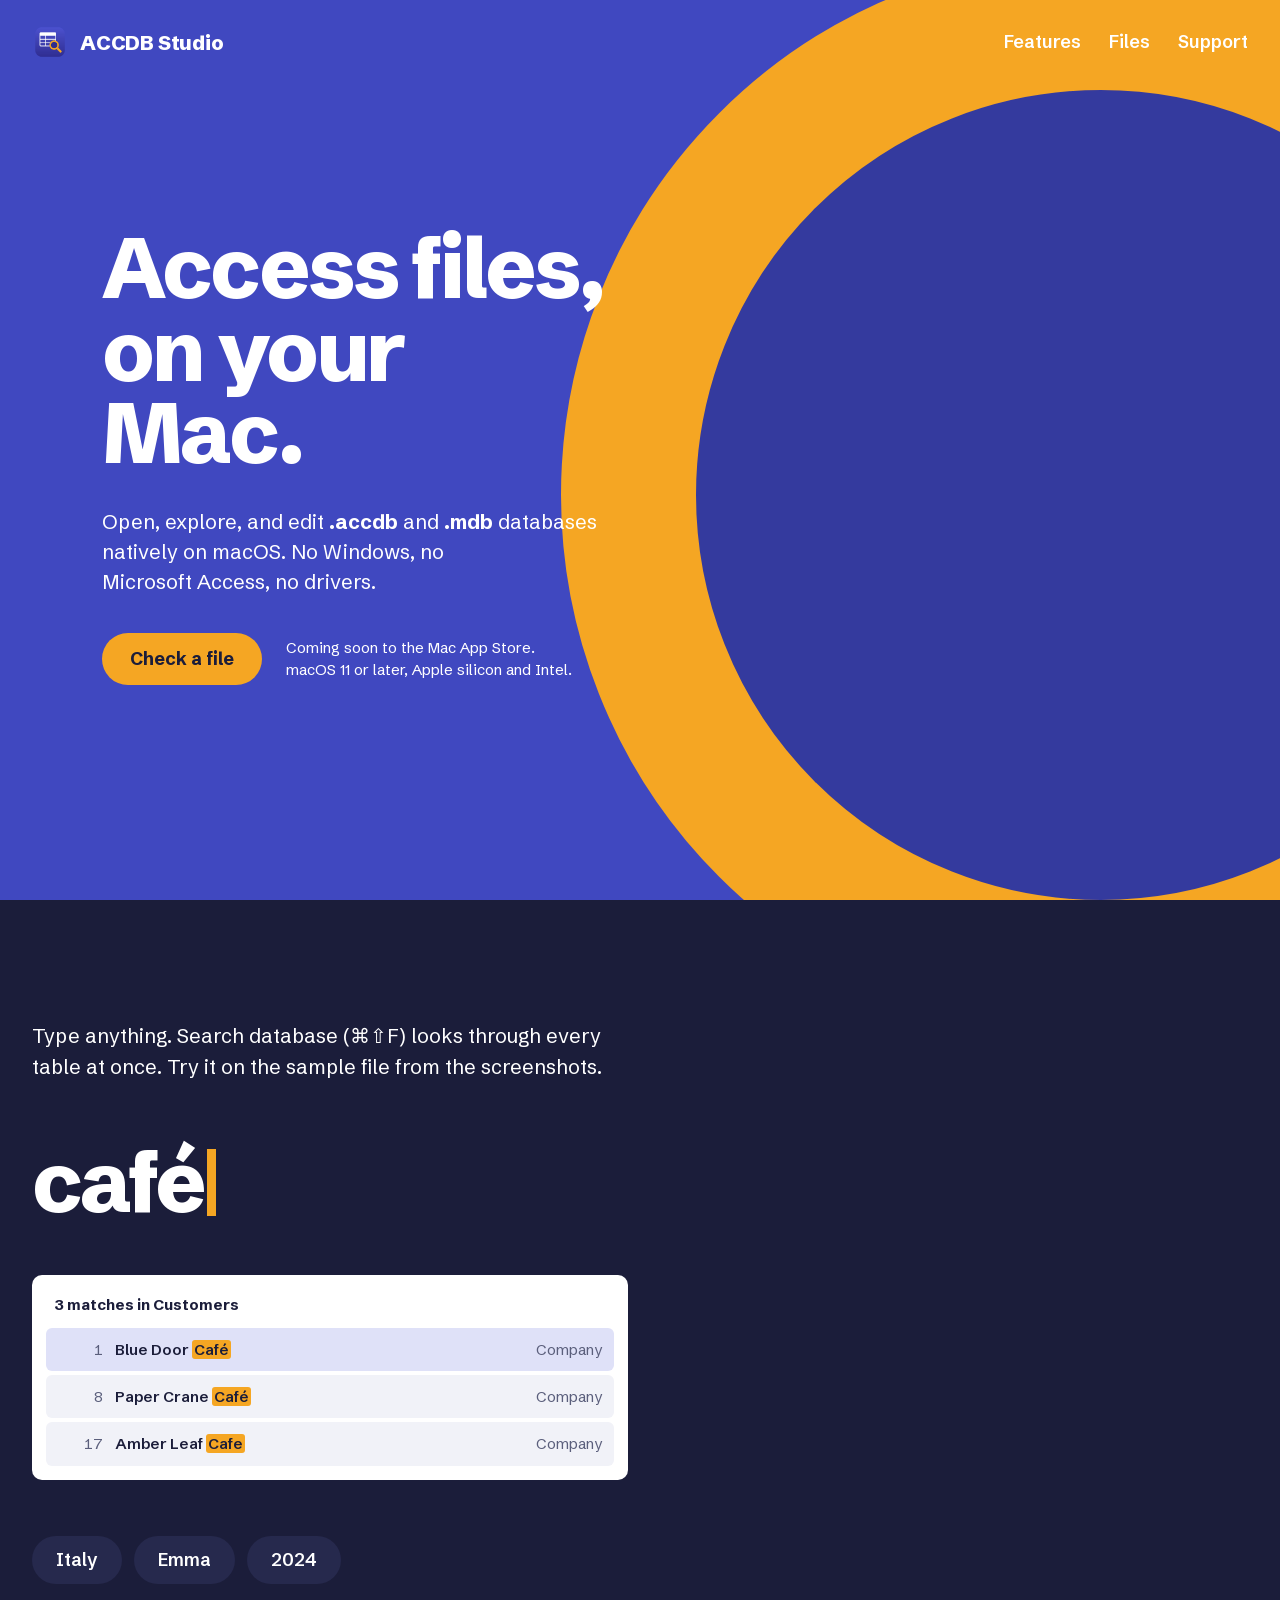
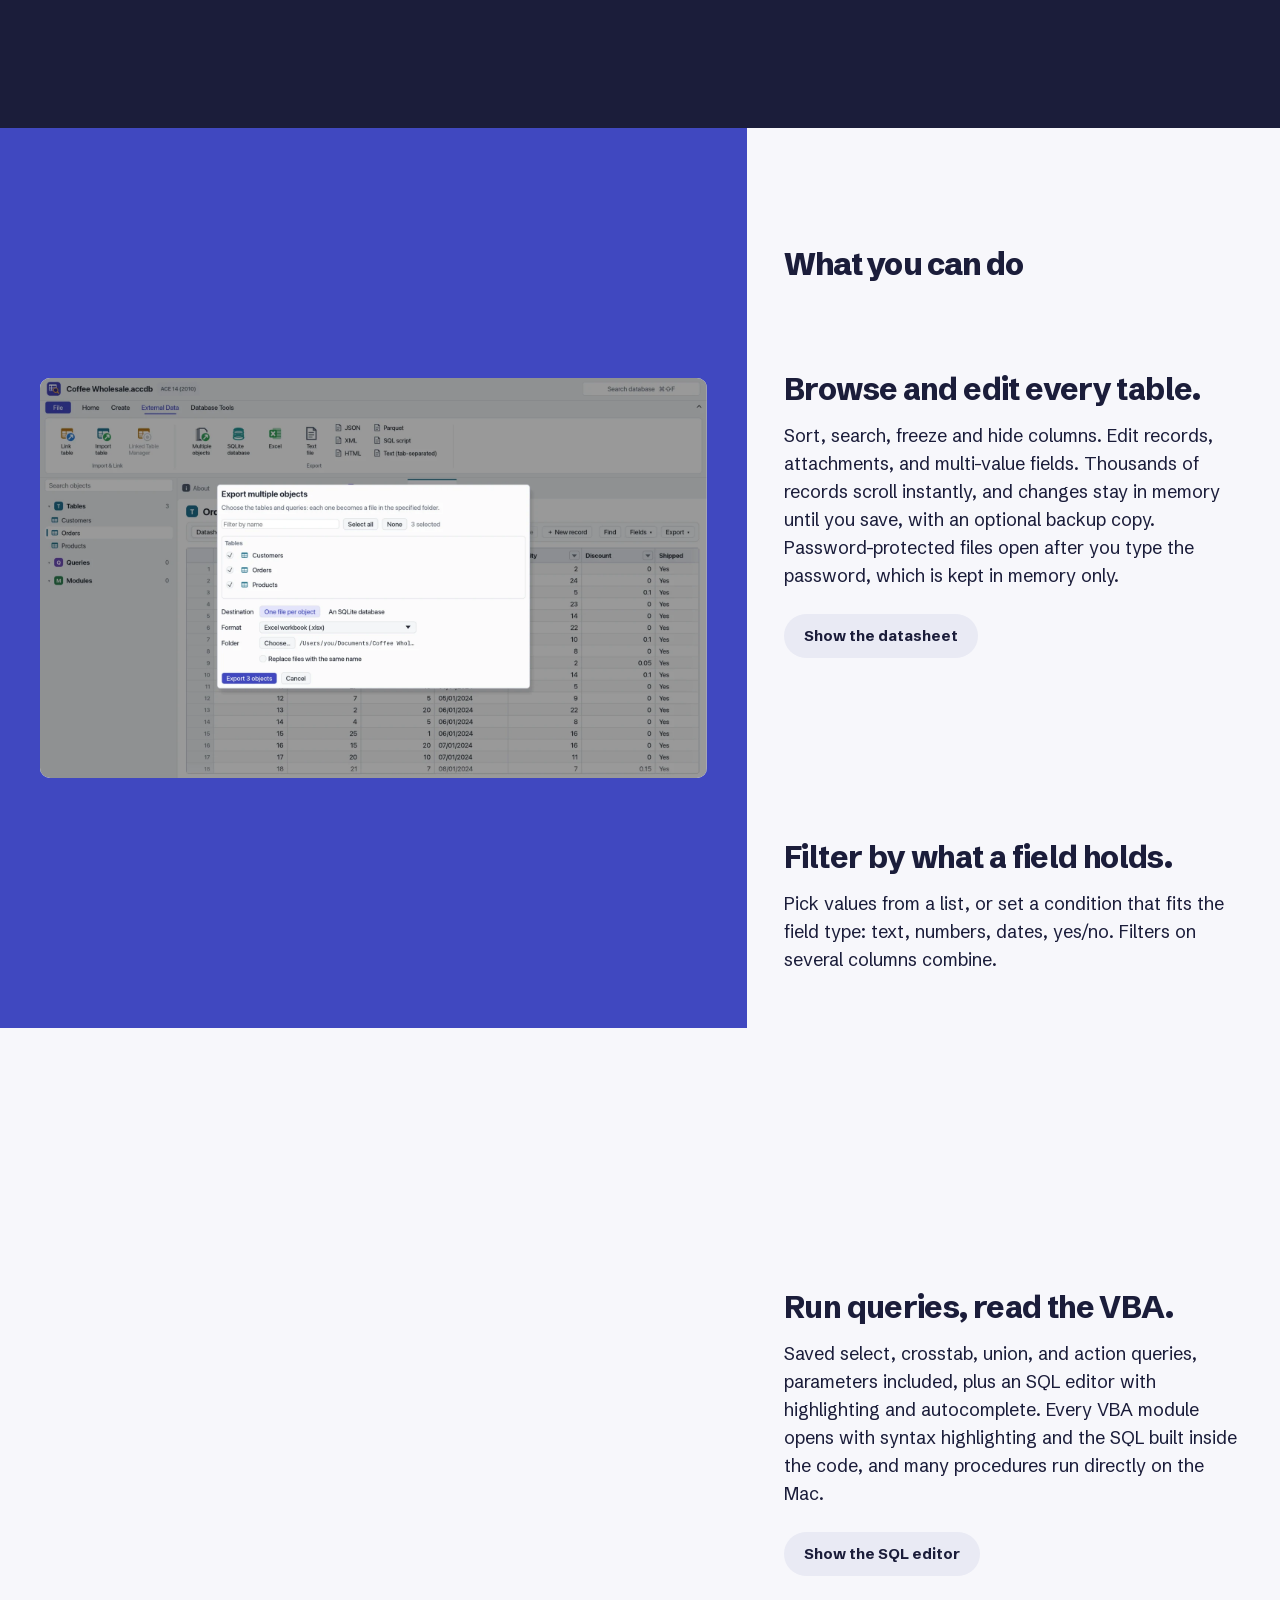
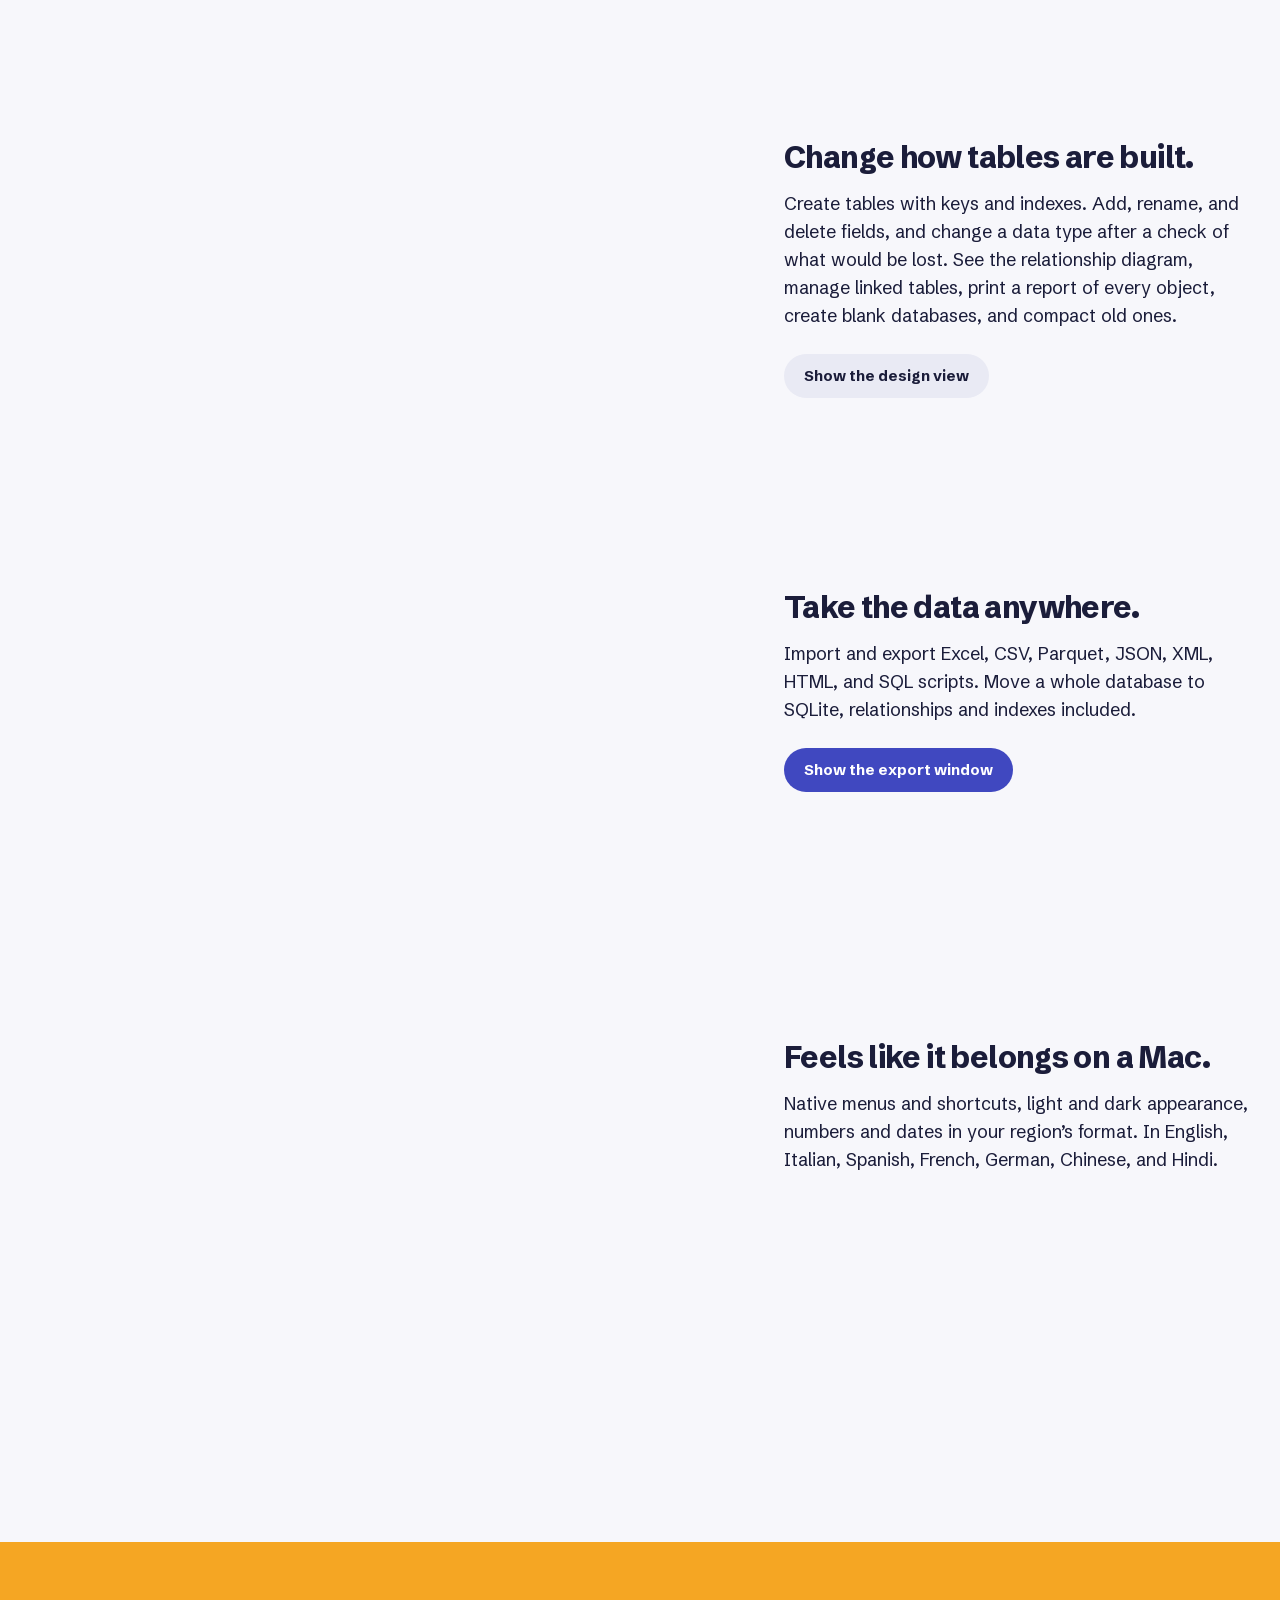
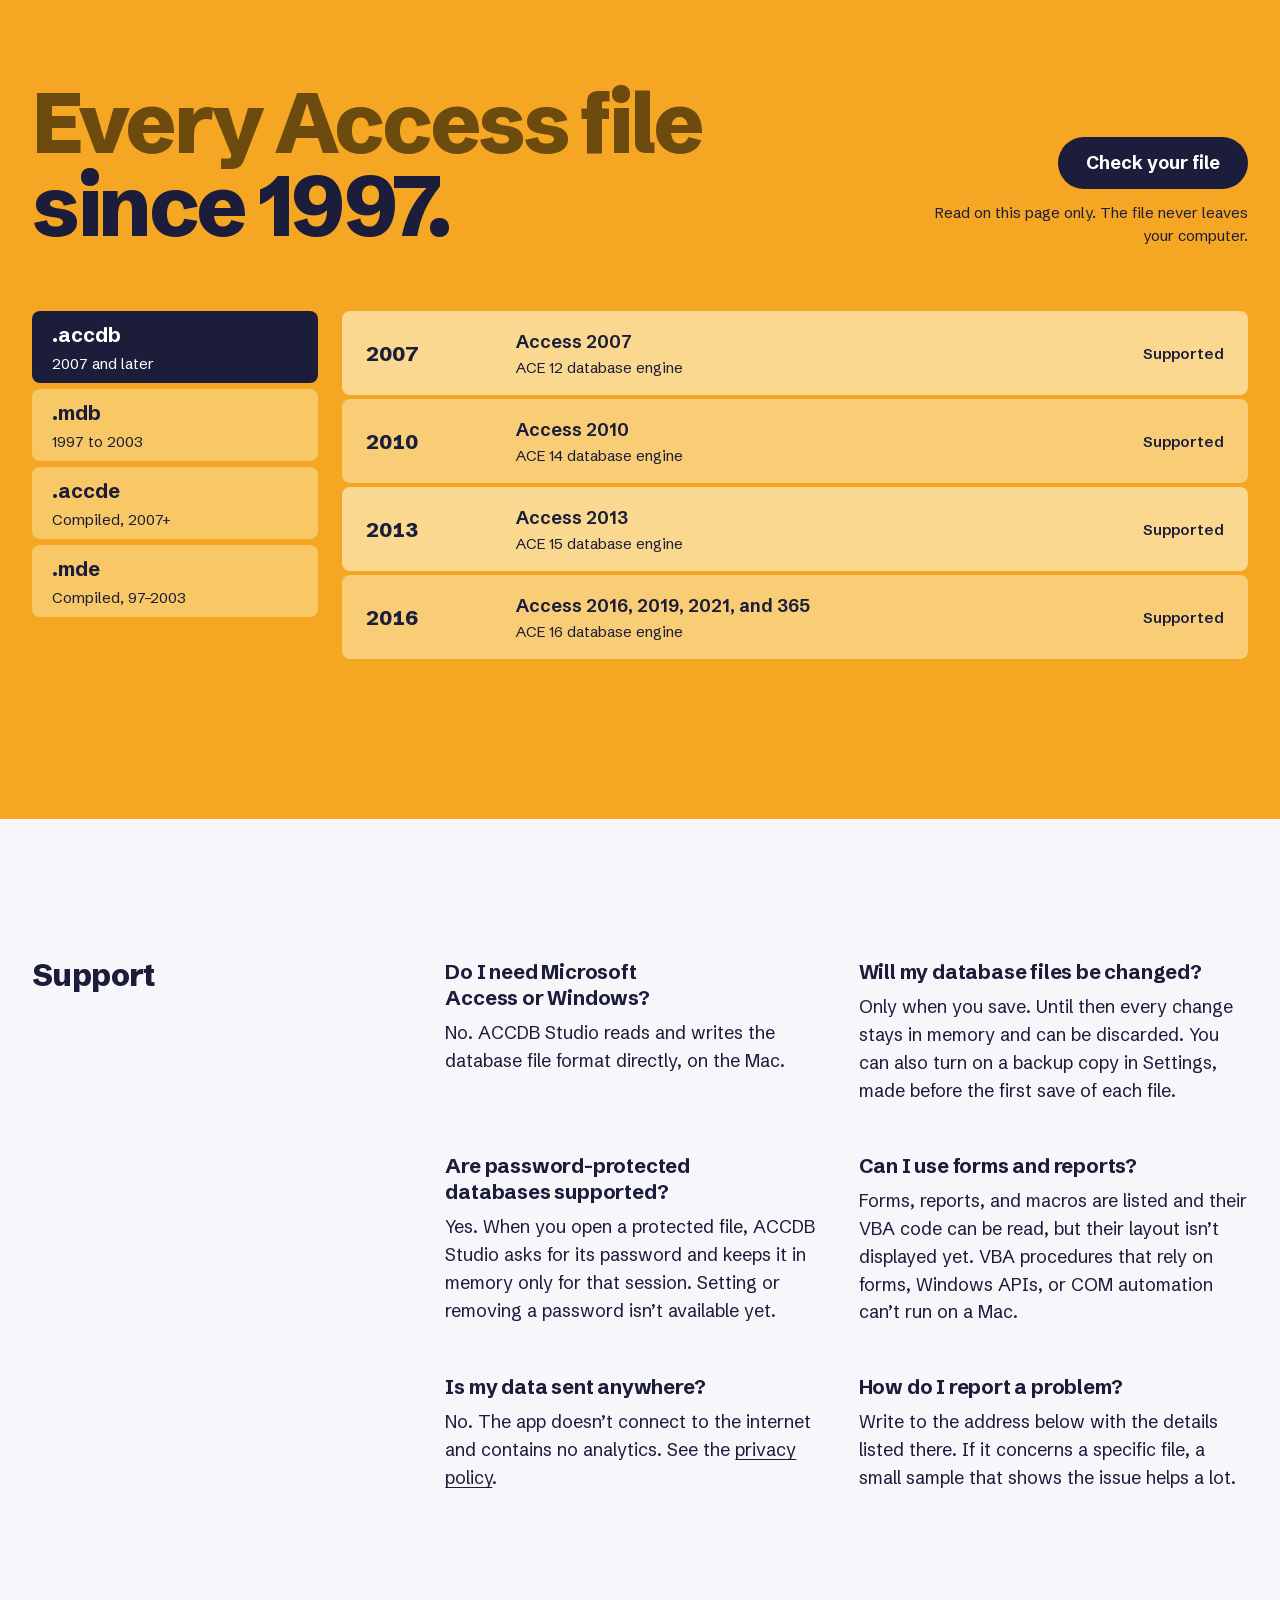
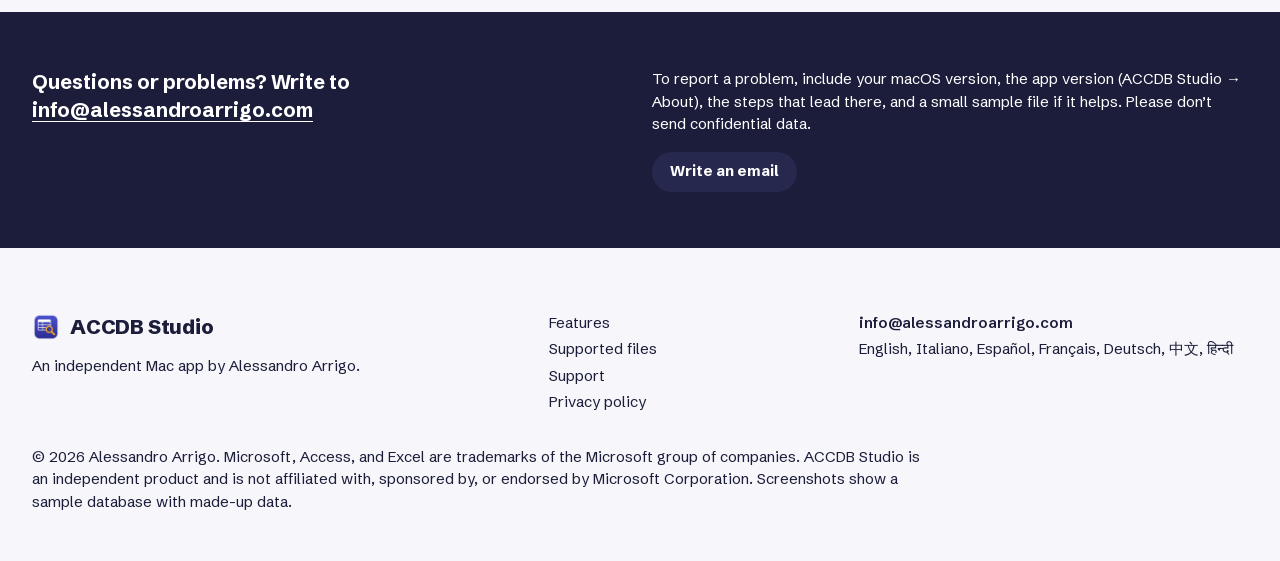
==== commit 3b3b7621: "Redesign: colour chapters, live search demo, file check, lighter support and footer - Full-bleed col" ====
--- a/index.html
+++ b/index.html
@@ -6,6 +6,7 @@
   <title>ACCDB Studio — Access databases on your Mac</title>
   <meta name="description" content="ACCDB Studio opens, explores, and edits .accdb and .mdb database files natively on macOS, without Windows or Microsoft Access.">
   <meta name="color-scheme" content="light dark">
+  <meta name="theme-color" content="#4048c0">
   <meta property="og:title" content="ACCDB Studio — Access databases on your Mac">
   <meta property="og:description" content="Open, explore, and edit .accdb and .mdb files natively on macOS. No Windows, no Access, no drivers.">
   <meta property="og:image" content="https://alearrigo.github.io/accdb-studio/screenshots/1_datasheet_light.webp">
@@ -13,168 +14,269 @@
   <link rel="apple-touch-icon" href="icon.png">
   <link rel="preload" href="fonts/schibsted-grotesk-latin.woff2" as="font" type="font/woff2" crossorigin>
   <link rel="stylesheet" href="style.css">
+  <script>document.documentElement.classList.add('js')</script>
 </head>
 <body>
 <a class="skip" href="#main">Skip to content</a>
 
-<header class="top">
-  <div class="wrap top-row">
-    <a class="brand" href="./"><img src="icon.png" alt="" width="32" height="32"><span>ACCDB Studio</span></a>
-    <nav aria-label="Sections">
+<!-- 1. Apertura: campo indaco, la lente ambra dell'icona a grandezza enorme -->
+<header class="hero" id="top">
+  <div class="lens" aria-hidden="true"></div>
+  <nav class="bar" aria-label="Sections">
+    <a class="brand" href="./"><img src="icon.png" alt="" width="36" height="36"><span>ACCDB Studio</span></a>
+    <div class="bar-links">
       <a href="#features">Features</a>
-      <a href="#files">Supported files</a>
+      <a href="#files" class="wide-only">Files</a>
       <a href="#support">Support</a>
-    </nav>
+    </div>
+  </nav>
+  <div class="hero-text">
+    <h1 class="lines">
+      <span class="line"><span data-line style="--i:0">Access files,</span></span>
+      <span class="line"><span data-line style="--i:1">on your Mac.</span></span>
+    </h1>
+    <p class="hero-lede" data-rise style="--i:2">Open, explore, and edit <b>.accdb</b> and <b>.mdb</b> databases natively on macOS. No Windows, no Microsoft&nbsp;Access, no drivers.</p>
+    <p class="hero-act" data-rise style="--i:3">
+      <a class="button" href="#files">Check a file</a>
+      <span>Coming soon to the Mac App Store.<br>macOS 11 or later, Apple silicon and Intel.</span>
+    </p>
   </div>
 </header>
 
 <main id="main">
-  <section class="hero wrap">
-    <div class="hero-text">
-      <h1>Access databases, opened on your&nbsp;Mac.</h1>
-      <p class="lede">Open, explore, and edit <code>.accdb</code> and <code>.mdb</code> files natively on macOS.
-        No Windows, no Microsoft Access, no drivers.</p>
-      <p class="store"><span class="store-badge">Coming soon to the Mac App Store</span>
-        <span class="req">macOS 11 or later, Apple silicon and Intel</span></p>
-    </div>
-    <img class="hero-icon" src="icon.png" alt="ACCDB Studio app icon" width="168" height="168">
-  </section>
-
-  <section class="showcase" aria-labelledby="tour-title">
-    <div class="wrap">
-      <h2 id="tour-title" class="visually-hidden">A look at the app</h2>
-      <div class="tabs" role="tablist" aria-label="Screenshots">
-        <button role="tab" id="tab-0" aria-controls="slide-0" aria-selected="true">Datasheet</button>
-        <button role="tab" id="tab-1" aria-controls="slide-1" aria-selected="false" tabindex="-1">Filters</button>
-        <button role="tab" id="tab-2" aria-controls="slide-2" aria-selected="false" tabindex="-1">SQL queries</button>
-        <button role="tab" id="tab-3" aria-controls="slide-3" aria-selected="false" tabindex="-1">Table design</button>
-        <button role="tab" id="tab-4" aria-controls="slide-4" aria-selected="false" tabindex="-1">Export</button>
-      </div>
-
-      <div class="window">
-        <div class="window-bar" aria-hidden="true"><i></i><i></i><i></i></div>
-        <div class="slides" tabindex="0" aria-label="Screenshots, scroll sideways or use the tabs above">
-          <figure class="slide" id="slide-0" role="tabpanel" aria-labelledby="tab-0">
-            <picture>
-              <source srcset="screenshots/1_datasheet_dark.webp" media="(prefers-color-scheme: dark)">
-              <img src="screenshots/1_datasheet_light.webp" width="1800" height="1080"
-                   alt="The Customers table of a sample database open in the datasheet, with the list of tables on the left.">
-            </picture>
-            <figcaption>Every table in a fast datasheet. Thousands of records scroll instantly, and nothing is written until you save.</figcaption>
-          </figure>
-          <figure class="slide" id="slide-1" role="tabpanel" aria-labelledby="tab-1">
-            <picture>
-              <source srcset="screenshots/2_filter_dark.webp" media="(prefers-color-scheme: dark)">
-              <img src="screenshots/2_filter_light.webp" width="1800" height="1080" loading="lazy"
-                   alt="A column filter menu listing product categories, with Coffee beans and Tea selected.">
-            </picture>
-            <figcaption>Filter by a list of values or by a condition that fits the field type: text, numbers, dates, yes/no.</figcaption>
-          </figure>
-          <figure class="slide" id="slide-2" role="tabpanel" aria-labelledby="tab-2">
-            <picture>
-              <source srcset="screenshots/3_sql_dark.webp" media="(prefers-color-scheme: dark)">
-              <img src="screenshots/3_sql_light.webp" width="1800" height="1080" loading="lazy"
-                   alt="The SQL editor with a query joining three tables, and its results grouped by country.">
-            </picture>
-            <figcaption>Run saved queries or write your own SQL, with highlighting, autocomplete, and results in milliseconds.</figcaption>
-          </figure>
-          <figure class="slide" id="slide-3" role="tabpanel" aria-labelledby="tab-3">
-            <picture>
-              <source srcset="screenshots/4_design_dark.webp" media="(prefers-color-scheme: dark)">
-              <img src="screenshots/4_design_light.webp" width="1800" height="1080" loading="lazy"
-                   alt="The design view of the Customers table: field names, data types, sizes, descriptions, and indexes.">
-            </picture>
-            <figcaption>See how each table is built, add fields, change their type, and create new tables with keys and indexes.</figcaption>
-          </figure>
-          <figure class="slide" id="slide-4" role="tabpanel" aria-labelledby="tab-4">
-            <picture>
-              <source srcset="screenshots/5_export_dark.webp" media="(prefers-color-scheme: dark)">
-              <img src="screenshots/5_export_light.webp" width="1800" height="1080" loading="lazy"
-                   alt="The Export multiple objects window with three tables selected and Excel workbook as the format.">
-            </picture>
-            <figcaption>Export tables and queries to Excel, CSV, JSON, Parquet, and more, or the whole database to SQLite.</figcaption>
-          </figure>
+
+  <!-- 2. Cerca nel database: il titolo è un campo di ricerca vero, sui dati di esempio -->
+  <section class="search" aria-labelledby="search-title">
+    <div class="grid">
+      <h2 id="search-title" class="visually-hidden">Search a whole database</h2>
+      <p class="search-intro" data-reveal>Type anything. Search database (⌘⇧F) looks through every table at once. Try it on the sample file from the screenshots.</p>
+      <label class="query" data-ui data-reveal style="--i:1">
+        <span class="visually-hidden">Search the sample database</span>
+        <input id="q" type="search" value="café" spellcheck="false" autocomplete="off" maxlength="40">
+        <span class="caret" aria-hidden="true"></span>
+      </label>
+      <div class="answer" data-ui data-reveal style="--i:2">
+        <p class="answer-head" id="answer-head" aria-live="polite">3 matches in Customers</p>
+        <ol class="hits" id="hits">
+          <li><span class="hit-n">1</span><span class="hit-v">Blue Door <mark>Café</mark></span><span class="hit-f">Company</span></li>
+          <li><span class="hit-n">8</span><span class="hit-v">Paper Crane <mark>Café</mark></span><span class="hit-f">Company</span></li>
+          <li><span class="hit-n">17</span><span class="hit-v">Amber Leaf <mark>Cafe</mark></span><span class="hit-f">Company</span></li>
+        </ol>
+      </div>
+      <p class="examples" data-reveal style="--i:3">
+        <button type="button" data-q="Italy">Italy</button>
+        <button type="button" data-q="Emma">Emma</button>
+        <button type="button" data-q="2024">2024</button>
+      </p>
+    </div>
+  </section>
+
+  <!-- 3. Funzioni: a sinistra lo schermo dell'app fisso, a destra le funzioni che lo cambiano -->
+  <section id="features" class="features" aria-labelledby="features-title">
+    <div class="stage">
+      <div class="shot-frame shutter" id="shots">
+        <picture class="shot is-on" data-shot="0">
+          <source srcset="screenshots/1_datasheet_dark.webp" media="(prefers-color-scheme: dark)">
+          <img src="screenshots/1_datasheet_light.webp" width="1800" height="1080"
+               alt="The Customers table of a sample database open in the datasheet, with the list of tables on the left.">
+        </picture>
+        <picture class="shot" data-shot="1">
+          <source srcset="screenshots/2_filter_dark.webp" media="(prefers-color-scheme: dark)">
+          <img src="screenshots/2_filter_light.webp" width="1800" height="1080" loading="lazy"
+               alt="A column filter menu listing product categories, with Coffee beans and Tea selected.">
+        </picture>
+        <picture class="shot" data-shot="2">
+          <source srcset="screenshots/3_sql_dark.webp" media="(prefers-color-scheme: dark)">
+          <img src="screenshots/3_sql_light.webp" width="1800" height="1080" loading="lazy"
+               alt="The SQL editor with a query joining three tables, and its results grouped by country.">
+        </picture>
+        <picture class="shot" data-shot="3">
+          <source srcset="screenshots/4_design_dark.webp" media="(prefers-color-scheme: dark)">
+          <img src="screenshots/4_design_light.webp" width="1800" height="1080" loading="lazy"
+               alt="The design view of the Customers table: field names, data types, sizes, descriptions, and indexes.">
+        </picture>
+        <picture class="shot" data-shot="4">
+          <source srcset="screenshots/5_export_dark.webp" media="(prefers-color-scheme: dark)">
+          <img src="screenshots/5_export_light.webp" width="1800" height="1080" loading="lazy"
+               alt="The Export multiple objects window with three tables selected and Excel workbook as the format.">
+        </picture>
+      </div>
+    </div>
+
+    <div class="reading">
+      <h2 id="features-title" data-reveal>What you can do</h2>
+
+      <article class="block" data-show="0">
+        <picture class="inline-shot">
+          <source srcset="screenshots/1_datasheet_dark.webp" media="(prefers-color-scheme: dark)">
+          <img loading="lazy" src="screenshots/1_datasheet_light.webp" width="1800" height="1080"
+               alt="The Customers table of a sample database open in the datasheet, with the list of tables on the left.">
+        </picture>
+        <h3 data-reveal>Browse and edit every table.</h3>
+        <p data-reveal style="--i:1">Sort, search, freeze and hide columns. Edit records, attachments, and multi-value fields. Thousands of records scroll instantly, and changes stay in memory until you save, with an optional backup copy. Password-protected files open after you type the password, which is kept in memory only.</p>
+        <p class="show" data-reveal style="--i:2"><button type="button" data-go="0">Show the datasheet</button></p>
+      </article>
+
+      <article class="block" data-show="1">
+        <picture class="inline-shot">
+          <source srcset="screenshots/2_filter_dark.webp" media="(prefers-color-scheme: dark)">
+          <img loading="lazy" src="screenshots/2_filter_light.webp" width="1800" height="1080"
+               alt="A column filter menu listing product categories, with Coffee beans and Tea selected.">
+        </picture>
+        <h3 data-reveal>Filter by what a field holds.</h3>
+        <p data-reveal style="--i:1">Pick values from a list, or set a condition that fits the field type: text, numbers, dates, yes/no. Filters on several columns combine.</p>
+        <p class="show" data-reveal style="--i:2"><button type="button" data-go="1">Show a filter</button></p>
+      </article>
+
+      <article class="block" data-show="2">
+        <picture class="inline-shot">
+          <source srcset="screenshots/3_sql_dark.webp" media="(prefers-color-scheme: dark)">
+          <img loading="lazy" src="screenshots/3_sql_light.webp" width="1800" height="1080"
+               alt="The SQL editor with a query joining three tables, and its results grouped by country.">
+        </picture>
+        <h3 data-reveal>Run queries, read the VBA.</h3>
+        <p data-reveal style="--i:1">Saved select, crosstab, union, and action queries, parameters included, plus an SQL editor with highlighting and autocomplete. Every VBA module opens with syntax highlighting and the SQL built inside the code, and many procedures run directly on the Mac.</p>
+        <p class="show" data-reveal style="--i:2"><button type="button" data-go="2">Show the SQL editor</button></p>
+      </article>
+
+      <article class="block" data-show="3">
+        <picture class="inline-shot">
+          <source srcset="screenshots/4_design_dark.webp" media="(prefers-color-scheme: dark)">
+          <img loading="lazy" src="screenshots/4_design_light.webp" width="1800" height="1080"
+               alt="The design view of the Customers table: field names, data types, sizes, descriptions, and indexes.">
+        </picture>
+        <h3 data-reveal>Change how tables are built.</h3>
+        <p data-reveal style="--i:1">Create tables with keys and indexes. Add, rename, and delete fields, and change a data type after a check of what would be lost. See the relationship diagram, manage linked tables, print a report of every object, create blank databases, and compact old ones.</p>
+        <p class="show" data-reveal style="--i:2"><button type="button" data-go="3">Show the design view</button></p>
+      </article>
+
+      <article class="block" data-show="4">
+        <picture class="inline-shot">
+          <source srcset="screenshots/5_export_dark.webp" media="(prefers-color-scheme: dark)">
+          <img loading="lazy" src="screenshots/5_export_light.webp" width="1800" height="1080"
+               alt="The Export multiple objects window with three tables selected and Excel workbook as the format.">
+        </picture>
+        <h3 data-reveal>Take the data anywhere.</h3>
+        <p data-reveal style="--i:1">Import and export Excel, CSV, Parquet, JSON, XML, HTML, and SQL scripts. Move a whole database to SQLite, relationships and indexes included.</p>
+        <p class="show" data-reveal style="--i:2"><button type="button" data-go="4">Show the export window</button></p>
+      </article>
+
+      <article class="block" data-show="keep">
+        <h3 data-reveal>Feels like it belongs on a Mac.</h3>
+        <p data-reveal style="--i:1">Native menus and shortcuts, light and dark appearance, numbers and dates in your region’s format. In English, Italian, Spanish, French, German, Chinese, and Hindi.</p>
+        <div class="seg" role="radiogroup" aria-label="Screenshot appearance" data-reveal style="--i:2">
+          <button type="button" role="radio" aria-checked="false" data-theme-set="light">Light</button>
+          <button type="button" role="radio" aria-checked="false" data-theme-set="dark">Dark</button>
         </div>
-      </div>
-
-      <div class="slide-nav">
-        <button class="arrow" data-step="-1" aria-label="Previous screenshot">‹</button>
-        <span class="counter" aria-live="polite"><span id="slide-num">1</span> of 5</span>
-        <button class="arrow" data-step="1" aria-label="Next screenshot">›</button>
-      </div>
-    </div>
-  </section>
-
-  <section id="features" class="wrap features">
-    <h2>What you can do</h2>
-    <dl class="sheet">
-      <div><dt>Browse and edit data</dt>
-        <dd>Sort, filter, search, freeze and hide columns. Edit records, attachments, and multi-value fields. Changes stay in memory until you save, with an optional backup copy.</dd></div>
-      <div><dt>Run queries</dt>
-        <dd>Saved select, crosstab, union, and action queries, parameters included, plus an SQL editor for your own.</dd></div>
-      <div><dt>Change the structure</dt>
-        <dd>Create tables with keys and indexes. Add, rename, and delete fields, and change data types after a check of what would be lost.</dd></div>
-      <div><dt>Read and run VBA</dt>
-        <dd>Every module with syntax highlighting and the SQL built inside the code. Many procedures run directly on the Mac.</dd></div>
-      <div><dt>Import and export</dt>
-        <dd>Excel, CSV, Parquet, JSON, XML, HTML, and SQL scripts. Whole databases to SQLite, with relationships and indexes.</dd></div>
-      <div><dt>Open protected files</dt>
-        <dd>Password-protected databases open after you type the password, which stays in memory only.</dd></div>
-      <div><dt>Understand a database</dt>
-        <dd>A relationship diagram, linked-table management, and a printable report of every object.</dd></div>
-      <div><dt>Keep files tidy</dt>
-        <dd>Create blank databases and compact existing ones to reclaim unused space.</dd></div>
-      <div><dt>Feel at home on macOS</dt>
-        <dd>Native menus and shortcuts, light and dark appearance, numbers and dates in your region’s format. In English, Italian, Spanish, French, German, Chinese, and Hindi.</dd></div>
-    </dl>
-  </section>
-
-  <section id="files" class="wrap files">
-    <h2>Supported files</h2>
-    <p><code>.accdb</code>, <code>.mdb</code>, <code>.accde</code>, and <code>.mde</code> files from every version of Access since 1997.</p>
-    <ol class="versions" aria-label="Access versions">
-      <li>97</li><li>2000</li><li>2003</li><li>2007</li><li>2010</li><li>2013</li><li>2016</li><li>2019</li><li>365</li>
-    </ol>
-  </section>
-
-  <section id="support" class="wrap support">
-    <h2>Support</h2>
+      </article>
+    </div>
+  </section>
+
+  <!-- 4. File supportati: una scheda per estensione, una fascia per versione, e la prova sul proprio file -->
+  <section id="files" class="files" aria-labelledby="files-title">
+    <div class="grid files-head">
+      <h2 id="files-title" data-reveal><span class="soft">Every Access file</span><br>since 1997.</h2>
+      <div class="check" data-reveal style="--i:1">
+        <label class="button button-dark" for="file">Check your file</label>
+        <input id="file" class="visually-hidden" type="file" accept=".accdb,.mdb,.accde,.mde,.laccdb">
+        <p>Read on this page only. The file never leaves your computer.</p>
+      </div>
+    </div>
+
+    <p class="verdict grid" id="verdict" aria-live="polite" hidden></p>
+
+    <div class="grid agenda">
+      <div class="types" role="tablist" aria-label="File types" aria-orientation="vertical">
+        <button role="tab" id="t-accdb" aria-controls="p-accdb" aria-selected="true"><b>.accdb</b><span>2007 and later</span></button>
+        <button role="tab" id="t-mdb" aria-controls="p-mdb" aria-selected="false" tabindex="-1"><b>.mdb</b><span>1997 to 2003</span></button>
+        <button role="tab" id="t-accde" aria-controls="p-accde" aria-selected="false" tabindex="-1"><b>.accde</b><span>Compiled, 2007+</span></button>
+        <button role="tab" id="t-mde" aria-controls="p-mde" aria-selected="false" tabindex="-1"><b>.mde</b><span>Compiled, 97–2003</span></button>
+      </div>
+
+      <div class="bands">
+        <ul role="tabpanel" id="p-accdb" aria-labelledby="t-accdb">
+          <li data-ver="2"><span class="yr">2007</span><span class="what">Access 2007<small>ACE 12 database engine</small></span><span class="ok">Supported</span></li>
+          <li data-ver="3"><span class="yr">2010</span><span class="what">Access 2010<small>ACE 14 database engine</small></span><span class="ok">Supported</span></li>
+          <li data-ver="4"><span class="yr">2013</span><span class="what">Access 2013<small>ACE 15 database engine</small></span><span class="ok">Supported</span></li>
+          <li data-ver="5"><span class="yr">2016</span><span class="what">Access 2016, 2019, 2021, and 365<small>ACE 16 database engine</small></span><span class="ok">Supported</span></li>
+        </ul>
+        <ul role="tabpanel" id="p-mdb" aria-labelledby="t-mdb" hidden>
+          <li data-ver="0"><span class="yr">1997</span><span class="what">Access 97<small>Jet 3 database engine</small></span><span class="ok">Supported</span></li>
+          <li data-ver="1"><span class="yr">2000</span><span class="what">Access 2000<small>Jet 4 database engine</small></span><span class="ok">Supported</span></li>
+          <li data-ver="1"><span class="yr">2002</span><span class="what">Access 2002 and 2003<small>Jet 4 database engine</small></span><span class="ok">Supported</span></li>
+        </ul>
+        <ul role="tabpanel" id="p-accde" aria-labelledby="t-accde" hidden>
+          <li><span class="yr">2007</span><span class="what">Access 2007 to 365<small>Compiled by Access: the VBA source is removed</small></span><span class="ok">Supported</span></li>
+          <li><span class="yr">Data</span><span class="what">Tables and queries<small>Browse, filter, edit, and export as usual</small></span><span class="ok">Supported</span></li>
+        </ul>
+        <ul role="tabpanel" id="p-mde" aria-labelledby="t-mde" hidden>
+          <li><span class="yr">1997</span><span class="what">Access 97 to 2003<small>Compiled by Access: the VBA source is removed</small></span><span class="ok">Supported</span></li>
+          <li><span class="yr">Data</span><span class="what">Tables and queries<small>Browse, filter, edit, and export as usual</small></span><span class="ok">Supported</span></li>
+        </ul>
+      </div>
+    </div>
+  </section>
+
+  <!-- 5. Assistenza: domande e risposte, tutte visibili -->
+  <section id="support" class="support grid" aria-labelledby="support-title">
+    <h2 id="support-title" data-reveal>Support</h2>
     <div class="faq">
-      <details>
-        <summary>Do I need Microsoft Access or Windows?</summary>
-        <p>No. ACCDB Studio reads and writes the database file format directly.</p>
-      </details>
-      <details>
-        <summary>Will my database files be changed?</summary>
+      <div class="qa" data-reveal style="--i:0">
+        <h3>Do I need Microsoft Access or Windows?</h3>
+        <p>No. ACCDB Studio reads and writes the database file format directly, on the Mac.</p>
+      </div>
+      <div class="qa" data-reveal style="--i:1">
+        <h3>Will my database files be changed?</h3>
         <p>Only when you save. Until then every change stays in memory and can be discarded. You can also turn on a backup copy in Settings, made before the first save of each file.</p>
-      </details>
-      <details>
-        <summary>Are password-protected databases supported?</summary>
+      </div>
+      <div class="qa" data-reveal style="--i:2">
+        <h3>Are password-protected databases supported?</h3>
         <p>Yes. When you open a protected file, ACCDB Studio asks for its password and keeps it in memory only for that session. Setting or removing a password isn’t available yet.</p>
-      </details>
-      <details>
-        <summary>Can I use forms and reports?</summary>
+      </div>
+      <div class="qa" data-reveal style="--i:3">
+        <h3>Can I use forms and reports?</h3>
         <p>Forms, reports, and macros are listed and their VBA code can be read, but their layout isn’t displayed yet. VBA procedures that rely on forms, Windows APIs, or COM automation can’t run on a Mac.</p>
-      </details>
-      <details>
-        <summary>Is my data sent anywhere?</summary>
+      </div>
+      <div class="qa" data-reveal style="--i:3">
+        <h3>Is my data sent anywhere?</h3>
         <p>No. The app doesn’t connect to the internet and contains no analytics. See the <a href="privacy.html">privacy policy</a>.</p>
-      </details>
-      <details>
-        <summary>How do I report a problem?</summary>
-        <p>Write to the address below with your macOS version, the app version (ACCDB Studio → About), and the steps that lead to the problem. If it concerns a specific file, a small sample that shows the issue helps a lot. Please don’t send confidential data.</p>
-      </details>
-    </div>
-
-    <p class="contact">Questions or problems? Write to <a href="mailto:info@alessandroarrigo.com">info@alessandroarrigo.com</a></p>
+      </div>
+      <div class="qa" data-reveal style="--i:3">
+        <h3>How do I report a problem?</h3>
+        <p>Write to the address below with the details listed there. If it concerns a specific file, a small sample that shows the issue helps a lot.</p>
+      </div>
+    </div>
+  </section>
+
+  <!-- 6. Contatti: un indirizzo e cosa scrivere -->
+  <section class="contact grid" aria-label="Contact">
+    <p class="contact-lead" data-reveal>Questions or problems? Write to <a href="mailto:info@alessandroarrigo.com">info@alessandroarrigo.com</a></p>
+    <div class="contact-note" data-reveal style="--i:1">
+      <p>To report a problem, include your macOS version, the app version (ACCDB Studio → About), the steps that lead there, and a small sample file if it helps. Please don’t send confidential data.</p>
+      <a class="button" href="mailto:info@alessandroarrigo.com?subject=ACCDB%20Studio%20support&amp;body=macOS%20version%3A%20%0AApp%20version%20(ACCDB%20Studio%20%E2%86%92%20About)%3A%20%0ASteps%3A%20%0A1.%20%0A2.%20%0A">Write an email</a>
+    </div>
   </section>
 </main>
 
-<footer class="wrap">
-  <p>© 2026 Alessandro Arrigo · <a href="privacy.html">Privacy Policy</a></p>
-  <p class="fine">Microsoft, Access, and Excel are trademarks of the Microsoft group of companies. ACCDB Studio is an independent product and is not affiliated with, sponsored by, or endorsed by Microsoft Corporation. Screenshots show a sample database with made-up data.</p>
+<!-- 7. Chiusura: nome, link, note legali -->
+<footer class="foot grid">
+  <div class="foot-brand">
+    <a class="foot-name" href="#top"><img src="icon.png" alt="" width="28" height="28"><span>ACCDB Studio</span></a>
+    <p>An independent Mac app by Alessandro Arrigo.</p>
+  </div>
+  <nav class="foot-nav" aria-label="Footer">
+    <a href="#features">Features</a>
+    <a href="#files">Supported files</a>
+    <a href="#support">Support</a>
+    <a href="privacy.html">Privacy policy</a>
+  </nav>
+  <div class="foot-meta">
+    <a href="mailto:info@alessandroarrigo.com">info@alessandroarrigo.com</a>
+    <p>English, Italiano, Español, Français, Deutsch, 中文, हिन्दी</p>
+  </div>
+  <p class="fine">© 2026 Alessandro Arrigo. Microsoft, Access, and Excel are trademarks of the Microsoft group of companies. ACCDB Studio is an independent product and is not affiliated with, sponsored by, or endorsed by Microsoft Corporation. Screenshots show a sample database with made-up data.</p>
 </footer>
 
-<script src="carousel.js" defer></script>
+<script src="main.js" defer></script>
 </body>
 </html>
--- a/style.css
+++ b/style.css
@@ -1,4 +1,5 @@
-/* ACCDB Studio — sito di supporto. Font ospitati qui (licenza SIL OFL, vedi fonts/). */
+/* ACCDB Studio — sito di supporto. Capitoli a colore pieno con i colori dell'icona.
+   Font ospitato qui (licenza SIL OFL, vedi fonts/). */
 @font-face {
   font-family: "Schibsted Grotesk";
   src: url("fonts/schibsted-grotesk-latin.woff2") format("woff2");
@@ -15,222 +16,360 @@
   unicode-range: U+0100-02BA, U+02BD-02C5, U+02C7-02CC, U+02CE-02D7, U+02DD-02FF, U+0304, U+0308, U+0329,
     U+1D00-1DBF, U+1E00-1E9F, U+1EF2-1EFF, U+2020, U+20A0-20AB, U+20AD-20C0, U+2113, U+2C60-2C7F, U+A720-A7FF;
 }
-@font-face {
-  font-family: "Spline Sans Mono";
-  src: url("fonts/spline-sans-mono-latin.woff2") format("woff2");
-  font-weight: 400 600;
-  font-display: swap;
-}
 
 :root {
-  --night: #1b1d3a;      /* testo */
-  --muted: #5b5f7c;
-  --paper: #f7f7fb;      /* sfondo */
-  --raised: #ffffff;
-  --grid: #dcdeeb;       /* linee della griglia, come nel foglio dati */
-  --indigo: #4048c0;
-  --indigo-ink: #343bab; /* link e testo in indaco (contrasto AA) */
-  --indigo-wash: #e6e7fa;
-  --amber: #f5a623;
-  --shadow: 0 1px 2px rgb(27 29 58 / 0.06), 0 24px 60px -24px rgb(27 29 58 / 0.35);
+  /* colori dell'icona */
+  --indigo: #4048c0;      /* campo d'apertura, titolo dell'assistenza */
+  --indigo-deep: #343a9e; /* la lente */
+  --amber: #f5a623;       /* la lente, l'azione */
+  --night: #1b1d3a;       /* inchiostro e capitoli scuri */
+  --night-step: #26294d;
+  --paper: #f7f7fb;
+  --paper-step: #e9eaf4;
+  --white: #ffffff;
+
+  --ink: var(--night);
+  --ground: var(--paper);
+  --ground-step: var(--paper-step);
+
+  /* cinque misure */
+  --s-display: clamp(44px, 6.6vw, 104px);
+  --s-head: clamp(24px, 2.4vw, 34px);
+  --s-lead: 20px;
+  --s-body: 18px;
+  --s-small: 15px;
+
+  --margin: 32px;
+  --gutter: 24px;
   --sans: "Schibsted Grotesk", -apple-system, BlinkMacSystemFont, "Helvetica Neue", sans-serif;
-  --mono: "Spline Sans Mono", ui-monospace, "SF Mono", Menlo, monospace;
+
+  --ease-out: cubic-bezier(0.22, 1, 0.36, 1);
+  --ease-in-out: cubic-bezier(0.76, 0, 0.24, 1);
+  --ease-soft: cubic-bezier(0.33, 1, 0.68, 1);
+  --t-press: 140ms;
+  --t-hover: 180ms;
+  --t-ui: 240ms;
+  --t-reveal: 800ms;
   color-scheme: light dark;
 }
 @media (prefers-color-scheme: dark) {
   :root {
-    --night: #e8e9f5;
-    --muted: #a3a7c4;
     --paper: #14152b;
-    --raised: #1d1f3a;
-    --grid: #30335a;
-    --indigo: #8e96ff;
-    --indigo-ink: #a9afff;
-    --indigo-wash: #272a5c;
-    --shadow: 0 1px 2px rgb(0 0 0 / 0.3), 0 24px 60px -20px rgb(0 0 0 / 0.7);
+    --paper-step: #1e2040;
+    --ink: #ecedf8;
+    --night: #0d0e20;
+    --night-step: #191b38;
   }
 }
 
 * { box-sizing: border-box; }
-html { -webkit-text-size-adjust: 100%; scroll-padding-top: 76px; }
+html { -webkit-text-size-adjust: 100%; }
 @media (prefers-reduced-motion: no-preference) { html { scroll-behavior: smooth; } }
 body {
   margin: 0;
-  background: var(--paper);
-  color: var(--night);
-  font: 400 17px/1.6 var(--sans);
+  background: var(--ground);
+  color: var(--ink);
+  font: 400 var(--s-body)/1.55 var(--sans);
   font-kerning: normal;
   -webkit-font-smoothing: antialiased;
 }
 img { max-width: 100%; height: auto; display: block; }
-a { color: var(--indigo-ink); text-underline-offset: 0.18em; text-decoration-thickness: 1px; }
-a:hover { text-decoration-thickness: 2px; }
-code { font: 500 0.88em var(--mono); letter-spacing: -0.01em; }
-:focus-visible { outline: 2px solid var(--indigo); outline-offset: 3px; border-radius: 4px; }
-
-.wrap { max-width: 1120px; margin: 0 auto; padding: 0 24px; }
+a { color: inherit; text-underline-offset: 0.18em; text-decoration-thickness: 0.07em; transition: text-decoration-color var(--t-hover) ease; }
+@media (hover: hover) and (pointer: fine) { a:hover { text-decoration-thickness: 0.12em; } }
+h1, h2, h3 { margin: 0; text-wrap: balance; }
+p { margin: 0; }
+button { font: inherit; color: inherit; }
+:focus-visible { outline: 3px solid var(--amber); outline-offset: 3px; }
+
+.grid {
+  display: grid; grid-template-columns: repeat(12, minmax(0, 1fr)); column-gap: var(--gutter);
+  padding-inline: var(--margin);
+}
+[hidden] { display: none !important; }
 .visually-hidden {
-  position: absolute; width: 1px; height: 1px; overflow: hidden; clip-path: inset(50%); white-space: nowrap;
-}
-.skip { position: absolute; left: 16px; top: -48px; padding: 8px 14px; background: var(--raised); border-radius: 6px; z-index: 10; }
+  position: absolute !important; width: 1px; height: 1px; overflow: hidden; clip-path: inset(50%); white-space: nowrap;
+}
+.skip { position: absolute; left: 16px; top: -60px; padding: 10px 16px; background: var(--amber); color: #1b1d3a; z-index: 10; }
 .skip:focus { top: 12px; }
 
-/* intestazione */
-.top {
-  position: sticky; top: 0; z-index: 5;
-  background: color-mix(in srgb, var(--paper) 86%, transparent);
-  backdrop-filter: saturate(1.4) blur(14px);
-  -webkit-backdrop-filter: saturate(1.4) blur(14px);
-  border-bottom: 1px solid color-mix(in srgb, var(--grid) 70%, transparent);
-}
-.top-row { display: flex; align-items: center; justify-content: space-between; height: 60px; gap: 16px; }
-.brand { display: flex; align-items: center; gap: 10px; color: var(--night); text-decoration: none; font-weight: 700; font-size: 17px; }
-.top nav { display: flex; gap: 22px; }
-.top nav a { color: var(--muted); text-decoration: none; font-size: 15px; font-weight: 500; }
-.top nav a:hover { color: var(--night); }
-
-/* apertura */
+/* pulsante: pillola piena, come la lente tagliata */
+.button {
+  display: inline-flex; align-items: center; min-height: 52px; padding: 0 28px; border-radius: 999px;
+  background: var(--amber); color: #1b1d3a; font-weight: 700; font-size: var(--s-body); text-decoration: none;
+  cursor: pointer; white-space: nowrap;
+  transition: transform var(--t-press) var(--ease-out), background-color var(--t-hover) ease, color var(--t-hover) ease;
+}
+.button:active { transform: scale(0.97); }
+.button-dark { background: #1b1d3a; color: #fff; }
+@media (hover: hover) and (pointer: fine) {
+  .button:hover { background: #fff; }
+  .button-dark:hover { background: var(--indigo); }
+}
+
+/* ---------- 1. apertura ---------- */
 .hero {
-  display: grid; grid-template-columns: 1fr auto; align-items: center; gap: 40px;
-  padding-top: 88px; padding-bottom: 56px;
-}
-.hero h1 {
-  margin: 0; max-width: 18ch;
-  font-size: clamp(40px, 6.4vw, 76px); line-height: 1.02; font-weight: 800; letter-spacing: -0.035em;
-  text-wrap: balance;
-}
-.lede { margin: 24px 0 0; max-width: 34em; font-size: clamp(18px, 2vw, 21px); line-height: 1.5; color: var(--muted); }
-.lede code { color: var(--night); }
-.store { margin: 32px 0 0; display: flex; flex-wrap: wrap; align-items: center; gap: 12px 18px; }
-.store-badge {
-  display: inline-block; padding: 10px 18px; border-radius: 10px;
-  background: var(--night); color: var(--paper); font-weight: 600; font-size: 15px;
-}
-.req { color: var(--muted); font-size: 15px; }
-.hero-icon { width: 168px; filter: drop-shadow(0 18px 30px rgb(27 29 58 / 0.25)); }
-
-/* carosello */
-.showcase { padding: 8px 0 24px; }
-.tabs {
-  display: flex; flex-wrap: wrap; gap: 4px; margin: 0 0 18px; padding: 4px;
-  width: fit-content; max-width: 100%;
-  background: var(--raised); border: 1px solid var(--grid); border-radius: 12px;
-}
-.tabs button {
-  font: 600 15px var(--sans); color: var(--muted);
-  background: none; border: 0; border-radius: 8px; padding: 8px 14px; cursor: pointer;
-}
-.tabs button:hover { color: var(--night); }
-.tabs button[aria-selected="true"] { background: var(--indigo); color: #fff; }
-@media (prefers-color-scheme: dark) { .tabs button[aria-selected="true"] { color: #14152b; } }
-
-.window {
-  border-radius: 14px; overflow: hidden;
-  background: var(--raised); border: 1px solid var(--grid); box-shadow: var(--shadow);
-}
-.window-bar { display: flex; gap: 8px; padding: 11px 14px; border-bottom: 1px solid var(--grid); }
-.window-bar i { width: 12px; height: 12px; border-radius: 50%; background: var(--grid); }
-.window-bar i:nth-child(1) { background: #ff5f57; }
-.window-bar i:nth-child(2) { background: #febc2e; }
-.window-bar i:nth-child(3) { background: #28c840; }
-
-.slides {
-  display: flex; overflow-x: auto; scroll-snap-type: x mandatory; overscroll-behavior-x: contain;
-  scrollbar-width: none;
-}
-.slides::-webkit-scrollbar { display: none; }
-.slide { flex: 0 0 100%; margin: 0; scroll-snap-align: start; }
-.slide img { width: 100%; aspect-ratio: 5 / 3; }
-.slide figcaption {
-  padding: 16px 22px 18px; border-top: 1px solid var(--grid);
-  font-size: 16px; color: var(--muted); max-width: 64em;
-}
-
-.slide-nav { display: flex; align-items: center; justify-content: center; gap: 14px; margin-top: 16px; }
-.arrow {
-  width: 40px; height: 40px; border-radius: 50%; cursor: pointer;
-  border: 1px solid var(--grid); background: var(--raised); color: var(--night);
-  font: 400 24px/1 var(--sans); padding-bottom: 3px;
-}
-.arrow:hover { border-color: var(--indigo); color: var(--indigo-ink); }
-.counter { font-size: 14px; color: var(--muted); min-width: 4.5em; text-align: center; font-variant-numeric: tabular-nums; }
-
-/* sezioni */
-h2 { font-size: clamp(28px, 3.4vw, 38px); line-height: 1.15; font-weight: 750; letter-spacing: -0.02em; margin: 0 0 24px; }
-.features, .files, .support { padding-top: 88px; }
-
-/* funzioni come righe di un foglio dati: nome a sinistra, descrizione a destra */
-.sheet {
-  margin: 0; border: 1px solid var(--grid); border-radius: 12px; overflow: hidden; background: var(--raised);
-}
-.sheet > div { display: grid; grid-template-columns: minmax(180px, 280px) 1fr; }
-.sheet > div + div { border-top: 1px solid var(--grid); }
-.sheet dt {
-  padding: 16px 20px; font-weight: 650; border-right: 1px solid var(--grid);
-  background: color-mix(in srgb, var(--indigo-wash) 45%, var(--raised));
-}
-.sheet dd { margin: 0; padding: 16px 22px; color: var(--muted); max-width: 46em; }
-
-/* versioni di Access in ordine */
-.files p { margin: 0; max-width: 40em; font-size: 19px; }
-.versions { list-style: none; margin: 28px 0 0; padding: 0; display: flex; flex-wrap: wrap; }
-.versions li {
-  position: relative; padding: 22px 18px 0 0; min-width: 72px;
-  font-weight: 700; font-size: 20px; font-variant-numeric: tabular-nums; letter-spacing: -0.01em;
-}
-.versions li::before {
-  content: ""; position: absolute; left: 0; right: 0; top: 7px; height: 2px; background: var(--grid);
-}
-.versions li::after {
-  content: ""; position: absolute; left: 0; top: 2px; width: 12px; height: 12px; border-radius: 50%;
-  background: var(--raised); border: 2px solid var(--indigo);
-}
-.versions li:last-child::after { background: var(--amber); border-color: var(--amber); }
-
-/* domande */
-.faq { border-top: 1px solid var(--grid); max-width: 820px; }
-.faq details { border-bottom: 1px solid var(--grid); }
-.faq summary {
-  cursor: pointer; list-style: none; padding: 18px 40px 18px 0; position: relative;
-  font-weight: 600; font-size: 18px;
-}
-.faq summary::-webkit-details-marker { display: none; }
-.faq summary::after {
-  content: "+"; position: absolute; right: 6px; top: 50%; translate: 0 -52%;
-  font-size: 24px; font-weight: 400; color: var(--indigo-ink);
-}
-.faq details[open] summary::after { content: "−"; }
-.faq details p { margin: -4px 0 20px; color: var(--muted); max-width: 40em; }
-
-.contact {
-  margin: 36px 0 0; padding: 18px 22px; max-width: 820px;
-  border-radius: 12px; background: var(--raised); border: 1px solid var(--grid); border-left: 4px solid var(--amber);
-}
-
-footer { margin-top: 96px; padding-top: 24px; padding-bottom: 48px; border-top: 1px solid var(--grid); color: var(--muted); font-size: 14px; }
-footer p { margin: 4px 0; max-width: 60em; }
-footer .fine { font-size: 13px; }
-
-/* informativa */
-.prose { max-width: 720px; padding-top: 56px; }
-.prose h1 { font-size: clamp(34px, 5vw, 48px); line-height: 1.1; font-weight: 800; letter-spacing: -0.03em; margin: 0 0 6px; }
-.prose .date { color: var(--muted); margin: 0 0 32px; }
-.prose h2 { font-size: 22px; margin: 40px 0 8px; }
+  position: relative; overflow: hidden; min-height: 100svh;
+  background: var(--indigo); color: #fff;
+  display: flex; flex-direction: column;
+}
+.lens {
+  position: absolute; width: 120vh; aspect-ratio: 1; left: 86%; top: 55%;
+  translate: -50% -50%; border-radius: 50%;
+  border: 15vh solid var(--amber); background: var(--indigo-deep);
+}
+.bar {
+  position: relative; z-index: 2; display: flex; justify-content: space-between; align-items: center;
+  padding: 24px var(--margin);
+}
+.brand { display: flex; align-items: center; gap: 12px; color: #fff; text-decoration: none; font-weight: 800; font-size: var(--s-lead); letter-spacing: -0.01em; }
+.bar-links { display: flex; gap: 28px; }
+.bar-links a { color: #fff; text-decoration: none; font-weight: 600; font-size: var(--s-body); }
+@media (hover: hover) and (pointer: fine) { .bar-links a:hover { text-decoration: underline; } }
+
+.hero-text {
+  position: relative; z-index: 1; margin: auto 0; padding: 0 var(--margin) 8vh calc(8vw);
+  max-width: 50vw;
+}
+.hero h1 { font-size: var(--s-display); line-height: 0.98; font-weight: 800; letter-spacing: -0.035em; }
+.lines .line { display: block; overflow: hidden; padding-bottom: 0.08em; margin-bottom: -0.08em; }
+.lines [data-line] { display: block; }
+.hero-lede { margin-top: 32px; max-width: 27em; font-size: var(--s-lead); line-height: 1.5; }
+.hero-act { margin-top: 36px; display: flex; flex-wrap: wrap; align-items: center; gap: 16px 24px; font-size: var(--s-small); line-height: 1.45; }
+
+/* ---------- 2. ricerca ---------- */
+.search { background: var(--night); color: #fff; min-height: 92svh; padding: 120px 0 96px; }
+.search .grid { row-gap: 0; }
+.search-intro { grid-column: 1 / span 6; font-size: var(--s-lead); max-width: 34em; }
+.query { grid-column: 1 / -1; position: relative; display: flex; align-items: center; margin-top: 56px; cursor: text; }
+.query input {
+  width: 100%; min-width: 0; border: 0; outline: 0; padding: 0; margin: 0; background: transparent; color: #fff;
+  font: 800 var(--s-display)/1.05 var(--sans); letter-spacing: -0.04em; caret-color: transparent;
+  -webkit-appearance: none; appearance: none;
+}
+.query input::-webkit-search-cancel-button { display: none; }
+.query:focus-within { outline: 3px solid var(--amber); outline-offset: 8px; }
+.caret { position: absolute; top: 12%; bottom: 12%; width: 0.1em; font-size: var(--s-display); background: var(--amber); left: var(--caret-x, 0); }
+@media (prefers-reduced-motion: no-preference) {
+  .caret { animation: blink 1.1s steps(1) infinite; }
+}
+@keyframes blink { 50% { opacity: 0; } }
+
+/* risposta: un frammento dell'app, a misura vera */
+.answer {
+  grid-column: 1 / span 6; margin-top: 48px; max-width: 600px;
+  background: #fff; color: #1b1d3a; border-radius: 10px; padding: 14px; font-size: var(--s-small);
+}
+.answer-head { padding: 4px 8px 12px; font-weight: 700; }
+.hits { list-style: none; margin: 0; padding: 0; display: grid; gap: 4px; }
+.hits li {
+  display: grid; grid-template-columns: 3em 1fr auto; gap: 12px; align-items: center;
+  padding: 10px 12px; border-radius: 6px; background: #f1f2f8;
+}
+.hits li:first-child { background: #dfe1f8; }
+.hit-n { color: #5b5f7c; font-variant-numeric: tabular-nums; text-align: right; }
+.hit-v { font-weight: 600; overflow: hidden; text-overflow: ellipsis; white-space: nowrap; }
+.hit-f { color: #5b5f7c; font-size: var(--s-small); }
+.hits mark { background: var(--amber); color: #1b1d3a; border-radius: 3px; padding: 0 2px; }
+.hits .none { grid-template-columns: 1fr; color: #5b5f7c; }
+.examples { grid-column: 1 / -1; margin-top: 56px; display: flex; gap: 12px; flex-wrap: wrap; }
+.examples button {
+  border: 0; background: var(--night-step); color: #fff; min-height: 48px; padding: 0 24px; border-radius: 999px;
+  font-size: var(--s-body); font-weight: 600; cursor: pointer;
+  transition: transform var(--t-press) var(--ease-out), background-color var(--t-hover) ease;
+}
+.examples button:active { transform: scale(0.96); }
+@media (hover: hover) and (pointer: fine) { .examples button:hover { background: var(--indigo); } }
+
+/* ---------- 3. funzioni ---------- */
+.features { display: grid; grid-template-columns: minmax(0, 7fr) minmax(0, 5fr); background: var(--ground); }
+.stage {
+  position: sticky; top: 0; height: 100svh; background: var(--indigo);
+  display: flex; align-items: center; justify-content: center; padding: 40px;
+}
+.shot-frame { position: relative; width: 100%; max-width: 900px; aspect-ratio: 5 / 3; border-radius: 10px; overflow: hidden; background: #fff; }
+.shot { position: absolute; inset: 0; opacity: 0; transition: opacity 420ms ease; }
+.shot.is-on { opacity: 1; }
+.shot img { width: 100%; height: 100%; object-fit: cover; object-position: left top; }
+.reading { padding: 120px var(--margin) 160px 7%; max-width: calc(44ch + 8% + var(--margin)); }
+.inline-shot { display: none; }
+.reading h2 { font-size: var(--s-head); line-height: 1.1; letter-spacing: -0.03em; font-weight: 800; }
+.block { min-height: 50svh; padding-top: 12svh; }
+.block:first-of-type { padding-top: 10svh; }
+.block h3 { font-size: var(--s-head); line-height: 1.12; letter-spacing: -0.02em; font-weight: 750; }
+.block p { margin-top: 16px; max-width: 44ch; }
+.show { margin-top: 24px !important; }
+.show button, .seg button {
+  border: 0; cursor: pointer; min-height: 44px; padding: 0 20px; border-radius: 999px;
+  background: var(--ground-step); font-weight: 700; font-size: var(--s-small);
+  transition: transform var(--t-press) var(--ease-out), background-color var(--t-hover) ease, color var(--t-hover) ease;
+}
+.show button:active, .seg button:active { transform: scale(0.96); }
+.block.is-current .show button { background: var(--indigo); color: #fff; }
+@media (hover: hover) and (pointer: fine) { .show button:hover, .seg button:hover { background: var(--amber); color: #1b1d3a; } }
+.seg { display: inline-flex; gap: 4px; margin-top: 24px; padding: 4px; border-radius: 999px; background: var(--ground-step); }
+.seg button { background: transparent; }
+.seg button[aria-checked="true"] { background: var(--indigo); color: #fff; }
+
+/* ---------- 4. file supportati ---------- */
+.files { background: var(--amber); color: #1b1d3a; padding: 140px 0 160px; min-height: 90svh; }
+.files-head { align-items: end; }
+.files h2 { grid-column: 1 / span 8; font-size: var(--s-display); line-height: 0.98; letter-spacing: -0.04em; font-weight: 800; }
+.files h2 .soft { color: #6d4a0e; }
+.check { grid-column: 9 / -1; justify-self: end; text-align: right; }
+.check p { margin-top: 12px; font-size: var(--s-small); max-width: 22em; }
+.verdict {
+  margin: 48px var(--margin) 0; padding: 24px 28px; border-radius: 10px;
+  background: #1b1d3a; color: #fff; font-size: var(--s-lead); display: block;
+}
+.verdict b { color: var(--amber); }
+.agenda { margin-top: 64px; }
+.types { grid-column: 1 / span 3; display: flex; flex-direction: column; gap: 6px; }
+.types button {
+  display: flex; flex-direction: column; align-items: flex-start; justify-content: center; gap: 2px;
+  min-height: 72px; padding: 0 20px; border: 0; border-radius: 8px; cursor: pointer; text-align: left;
+  background: #f8c766; color: #1b1d3a;
+  transition: background-color var(--t-hover) ease, transform var(--t-press) var(--ease-out);
+}
+.types button:active { transform: scale(0.98); }
+.types b { font-size: var(--s-lead); }
+.types span { font-size: var(--s-small); }
+.types button[aria-selected="true"] { background: #1b1d3a; color: #fff; }
+@media (hover: hover) and (pointer: fine) { .types button[aria-selected="false"]:hover { background: #fbd88f; } }
+.bands { grid-column: 4 / -1; }
+.bands ul { list-style: none; margin: 0; padding: 0; display: grid; gap: 4px; }
+.bands li {
+  display: grid; grid-template-columns: 7em 1fr auto; align-items: center; gap: 24px;
+  min-height: 84px; padding: 14px 24px; border-radius: 8px; background: #fbd88f;
+}
+.bands li:nth-child(even) { background: #f9cd75; }
+.bands li.is-match { background: #1b1d3a; color: #fff; }
+.yr { font-size: var(--s-lead); font-weight: 800; font-variant-numeric: tabular-nums; }
+.what { font-weight: 650; display: flex; flex-direction: column; }
+.what small { font-size: var(--s-small); font-weight: 400; }
+.ok { font-size: var(--s-small); font-weight: 600; text-align: right; }
+
+/* ---------- 5. assistenza ---------- */
+.support { padding-block: 140px 120px; background: var(--ground); row-gap: 32px; }
+.support h2 { grid-column: 1 / span 4; font-size: var(--s-head); line-height: 1.1; letter-spacing: -0.02em; font-weight: 800; }
+.faq { grid-column: 5 / -1; display: grid; grid-template-columns: 1fr 1fr; gap: 48px var(--gutter); }
+.qa h3 { font-size: var(--s-lead); line-height: 1.3; font-weight: 700; letter-spacing: -0.01em; }
+.qa p { margin-top: 8px; max-width: 34em; }
+
+/* ---------- 6. contatti ---------- */
+.contact { background: var(--night); color: #fff; padding-block: 56px; row-gap: 20px; align-items: start; }
+.contact-lead { grid-column: 1 / span 5; font-size: var(--s-lead); line-height: 1.4; font-weight: 700; }
+.contact-lead a { overflow-wrap: anywhere; }
+.contact-note { grid-column: 7 / -1; font-size: var(--s-small); line-height: 1.5; }
+.contact-note p { max-width: 40em; }
+.contact-note .button { margin-top: 16px; min-height: 40px; padding: 0 18px; font-size: var(--s-small); background: var(--night-step); color: #fff; }
+@media (hover: hover) and (pointer: fine) { .contact-note .button:hover { background: var(--indigo); } }
+
+/* ---------- 7. chiusura ---------- */
+.foot { background: var(--ground); padding-block: 64px 48px; row-gap: 32px; font-size: var(--s-small); line-height: 1.5; }
+.foot a { text-decoration: none; }
+@media (hover: hover) and (pointer: fine) { .foot a:hover { text-decoration: underline; } }
+.foot-brand { grid-column: 1 / span 4; }
+.foot-name { display: inline-flex; align-items: center; gap: 10px; font-size: var(--s-lead); font-weight: 800; letter-spacing: -0.01em; }
+.foot-brand p { margin-top: 8px; }
+.foot-nav { grid-column: 6 / span 3; display: flex; flex-direction: column; gap: 4px; }
+.foot-meta { grid-column: 9 / -1; display: flex; flex-direction: column; gap: 4px; }
+.foot-meta a { overflow-wrap: anywhere; font-weight: 600; }
+.fine { grid-column: 1 / -1; font-size: var(--s-small); line-height: 1.5; max-width: 60em; }
+
+/* ---------- informativa ---------- */
+.page-bar { background: var(--indigo); color: #fff; }
+.page-bar .bar { padding-block: 20px; }
+.prose { max-width: 760px; padding: 96px var(--margin) 120px; }
+.prose h1 { font-size: clamp(44px, 6vw, 80px); line-height: 1; font-weight: 800; letter-spacing: -0.04em; }
+.prose .date { margin-top: 16px; }
+.prose .short { margin-top: 48px; font-size: var(--s-head); line-height: 1.25; font-weight: 700; letter-spacing: -0.015em; }
+.prose h2 { font-size: var(--s-head); line-height: 1.15; letter-spacing: -0.02em; margin: 64px 0 12px; }
+.prose p + p, .prose ul + p, .prose p + ul { margin-top: 12px; }
+.prose ul { padding-left: 1.2em; margin: 12px 0 0; }
 .prose li { margin: 4px 0; }
-
-@media (max-width: 760px) {
-  .wrap { padding: 0 16px; }
-  .top nav { gap: 14px; }
-  .top nav a[href="#files"] { display: none; }
-  .hero { grid-template-columns: 1fr; padding-top: 48px; gap: 28px; }
-  .hero-icon { order: -1; width: 96px; }
-  .sheet > div { grid-template-columns: 1fr; }
-  .sheet dt { border-right: 0; padding-bottom: 4px; background: none; }
-  .sheet dd { padding-top: 0; }
-  .features, .files, .support { padding-top: 64px; }
-  .slide figcaption { padding: 14px 16px; font-size: 15px; }
-}
-@media (max-width: 420px) {
+.page-foot { background: var(--night); color: #fff; padding: 40px var(--margin); font-size: var(--s-small); }
+
+/* ---------- movimento ---------- */
+@media (prefers-reduced-motion: no-preference) {
+  .js .lines [data-line] { transform: translateY(105%); animation: line-up 900ms var(--ease-out) forwards; animation-delay: calc(var(--i) * 110ms + 150ms); }
+  .js [data-rise] { opacity: 0; transform: translateY(22px); animation: rise var(--t-reveal) var(--ease-out) forwards; animation-delay: calc(var(--i, 0) * 90ms + 200ms); }
+  .js .lens { animation: lens-in 1400ms var(--ease-out) both; }
+  .js [data-reveal] { opacity: 0; transform: translateY(24px); transition: opacity 700ms var(--ease-out), transform 900ms var(--ease-out); transition-delay: calc(var(--i, 0) * 80ms); }
+  .js [data-reveal].is-in { opacity: 1; transform: none; }
+  .js .shutter { clip-path: inset(0 0 100% 0); transition: clip-path 1100ms var(--ease-in-out); }
+  .js .shutter img { transform: scale(1.12); transition: transform 1500ms var(--ease-soft); }
+  .js .is-in .shutter { clip-path: inset(0); }
+  .js .is-in .shutter img { transform: none; }
+  .bands ul:not([hidden]) li { animation: band-in 520ms var(--ease-out) both; animation-delay: calc(var(--n, 0) * 60ms); }
+  .hits li { animation: band-in 360ms var(--ease-out) both; animation-delay: calc(var(--n, 0) * 50ms); }
+  @supports (animation-timeline: scroll()) {
+    .js .lens { animation: lens-in 1400ms var(--ease-out) both, lens-drift linear both; animation-timeline: auto, scroll(root); animation-range: normal, 0 100vh; }
+  }
+}
+@keyframes line-up { to { transform: none; } }
+@keyframes rise { to { opacity: 1; transform: none; } }
+@keyframes lens-in { from { transform: translateX(30vw) scale(0.9); } to { transform: none; } }
+@keyframes lens-drift { to { scale: 1.18; } }
+@keyframes band-in { from { opacity: 0; transform: translateY(14px); } to { opacity: 1; transform: none; } }
+
+/* ---------- tablet ---------- */
+@media (max-width: 1000px) {
+  .features { grid-template-columns: minmax(0, 1fr); }
+  .stage { display: none; }
+  .inline-shot { display: block; margin: 0 calc(-1 * var(--margin)) 28px; padding: 20px var(--margin); background: var(--indigo); }
+  .inline-shot img { border-radius: 8px; aspect-ratio: 5 / 3; width: 100%; }
+  .show { display: none; }
+  .lens { width: 120vw; left: 50%; top: 58svh; translate: -50% 0; border-width: 15vw; }
+  .hero-text { margin: 0; padding: 12svh var(--margin) 0; max-width: 46em; }
+  .reading { padding: 72px var(--margin) 96px; max-width: none; }
+  .block { min-height: 0; padding-top: 72px; }
+  .block:first-of-type { padding-top: 40px; }
+  .search-intro, .answer { grid-column: 1 / span 10; }
+  .types { grid-column: 1 / -1; flex-direction: row; }
+  .types button { flex: 1; }
+  .bands { grid-column: 1 / -1; margin-top: 16px; }
+  .files h2 { grid-column: 1 / -1; }
+  .check { grid-column: 1 / -1; justify-self: start; text-align: left; margin-top: 32px; }
+  .support h2, .faq, .contact-lead, .contact-note { grid-column: 1 / -1; }
+  .foot-brand { grid-column: 1 / -1; }
+  .foot-nav { grid-column: 1 / span 6; }
+  .foot-meta { grid-column: 7 / -1; }
+}
+
+/* ---------- telefono ---------- */
+@media (max-width: 640px) {
+  :root { --margin: 16px; --gutter: 12px; --s-lead: 18px; --s-body: 17px; --s-display: 12vw; --s-head: 22px; }
+  .wide-only { display: none; }
+  .bar-links { gap: 18px; }
   .brand span { display: none; }
-  .tabs button { padding: 7px 10px; font-size: 14px; }
-}
+  .lens { width: 130vw; left: 50%; top: 56svh; translate: -50% 0; border-width: 17vw; }
+  .hero-text { margin: 0; padding: 9svh var(--margin) 0; max-width: none; }
+  .hero h1 { font-size: 12vw; }
+  .hero-lede { margin-top: 20px; font-size: 17px; max-width: 24em; }
+  .hero-act { margin-top: 24px; position: relative; z-index: 1; }
+  .hero-act span { display: none; }
+  .hero { min-height: 100svh; }
+  .search { padding: 80px 0 64px; min-height: 0; }
+  .search-intro, .answer { grid-column: 1 / -1; }
+  .query { margin-top: 32px; }
+  .query input, .caret { font-size: 12vw; }
+  .answer { margin-top: 28px; padding: 10px; }
+  .hits li { grid-template-columns: 2.2em 1fr auto; padding: 10px; gap: 8px; }
+  .examples { margin-top: 28px; }
+  .examples button { flex: 1; }
+  .files { padding: 88px 0 96px; }
+  .files h2 { font-size: 9.2vw; }
+  .types { position: sticky; top: 0; z-index: 1; background: var(--amber); padding-block: 8px; gap: 4px; }
+  .types button { padding: 0 8px; min-height: 60px; }
+  .types span { display: none; }
+  .bands li { grid-template-columns: 1fr auto; gap: 4px 12px; padding: 16px; }
+  .bands .yr { grid-column: 1; }
+  .bands .what { grid-column: 1 / -1; grid-row: 2; }
+  .bands .ok { grid-column: 2; grid-row: 1; }
+  .verdict { margin-inline: var(--margin); padding: 20px; font-size: 17px; }
+  .support { padding-block: 88px 72px; }
+  .faq { grid-template-columns: 1fr; gap: 32px; }
+  .contact { padding-block: 48px; }
+  .foot { padding-block: 48px 40px; }
+  .foot-nav, .foot-meta { grid-column: 1 / -1; }
+}
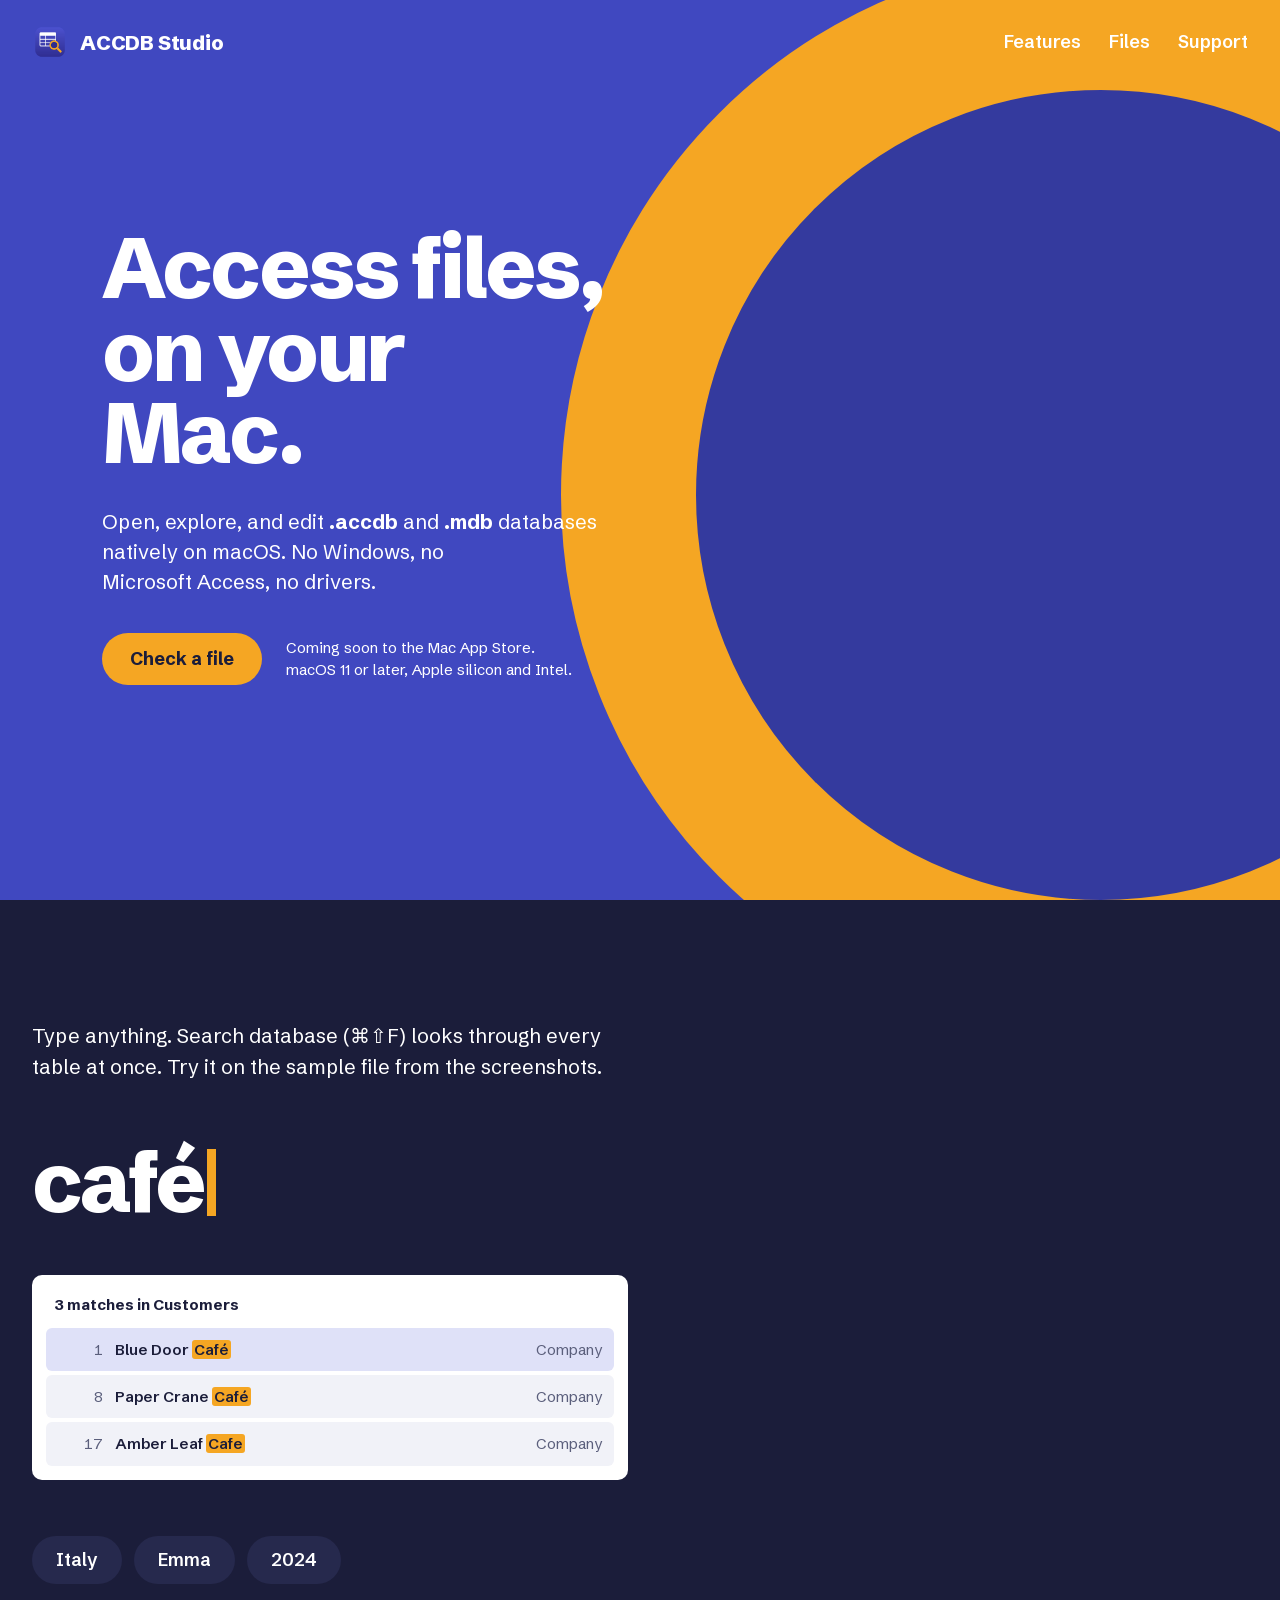
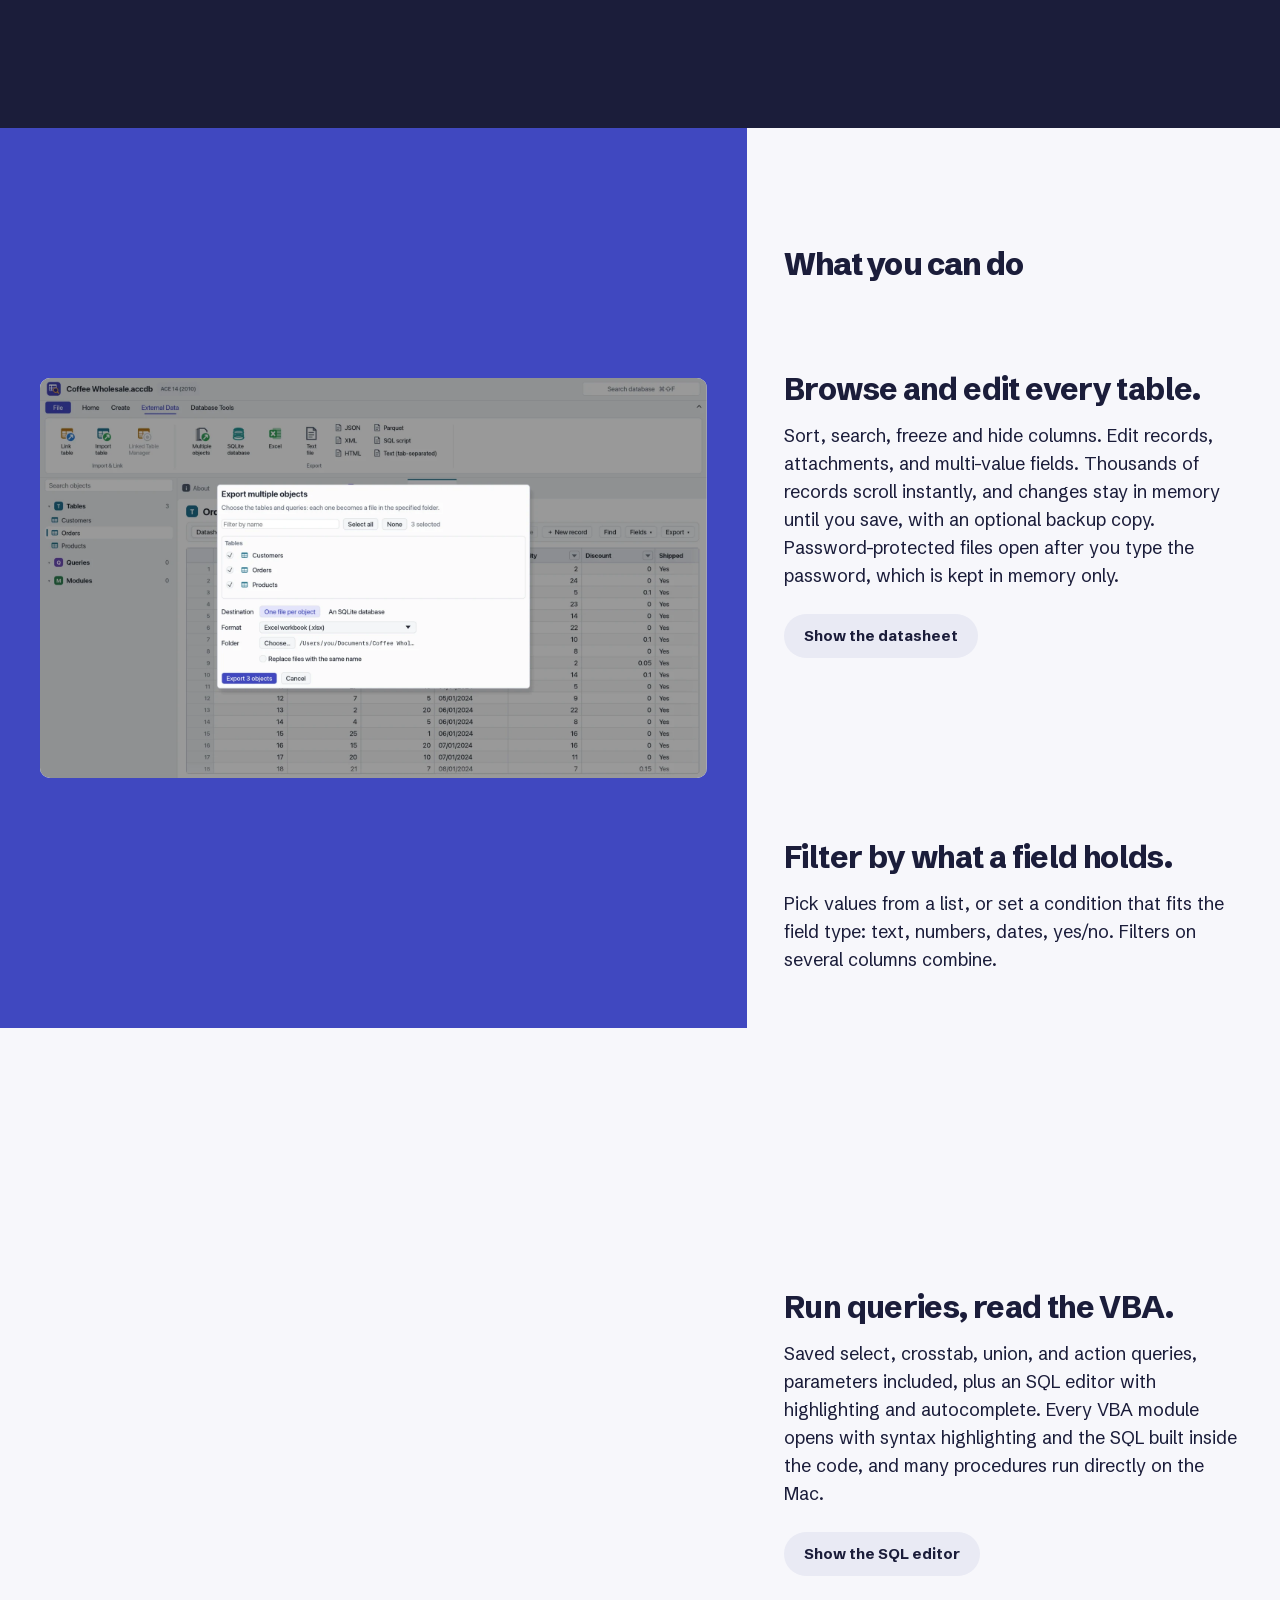
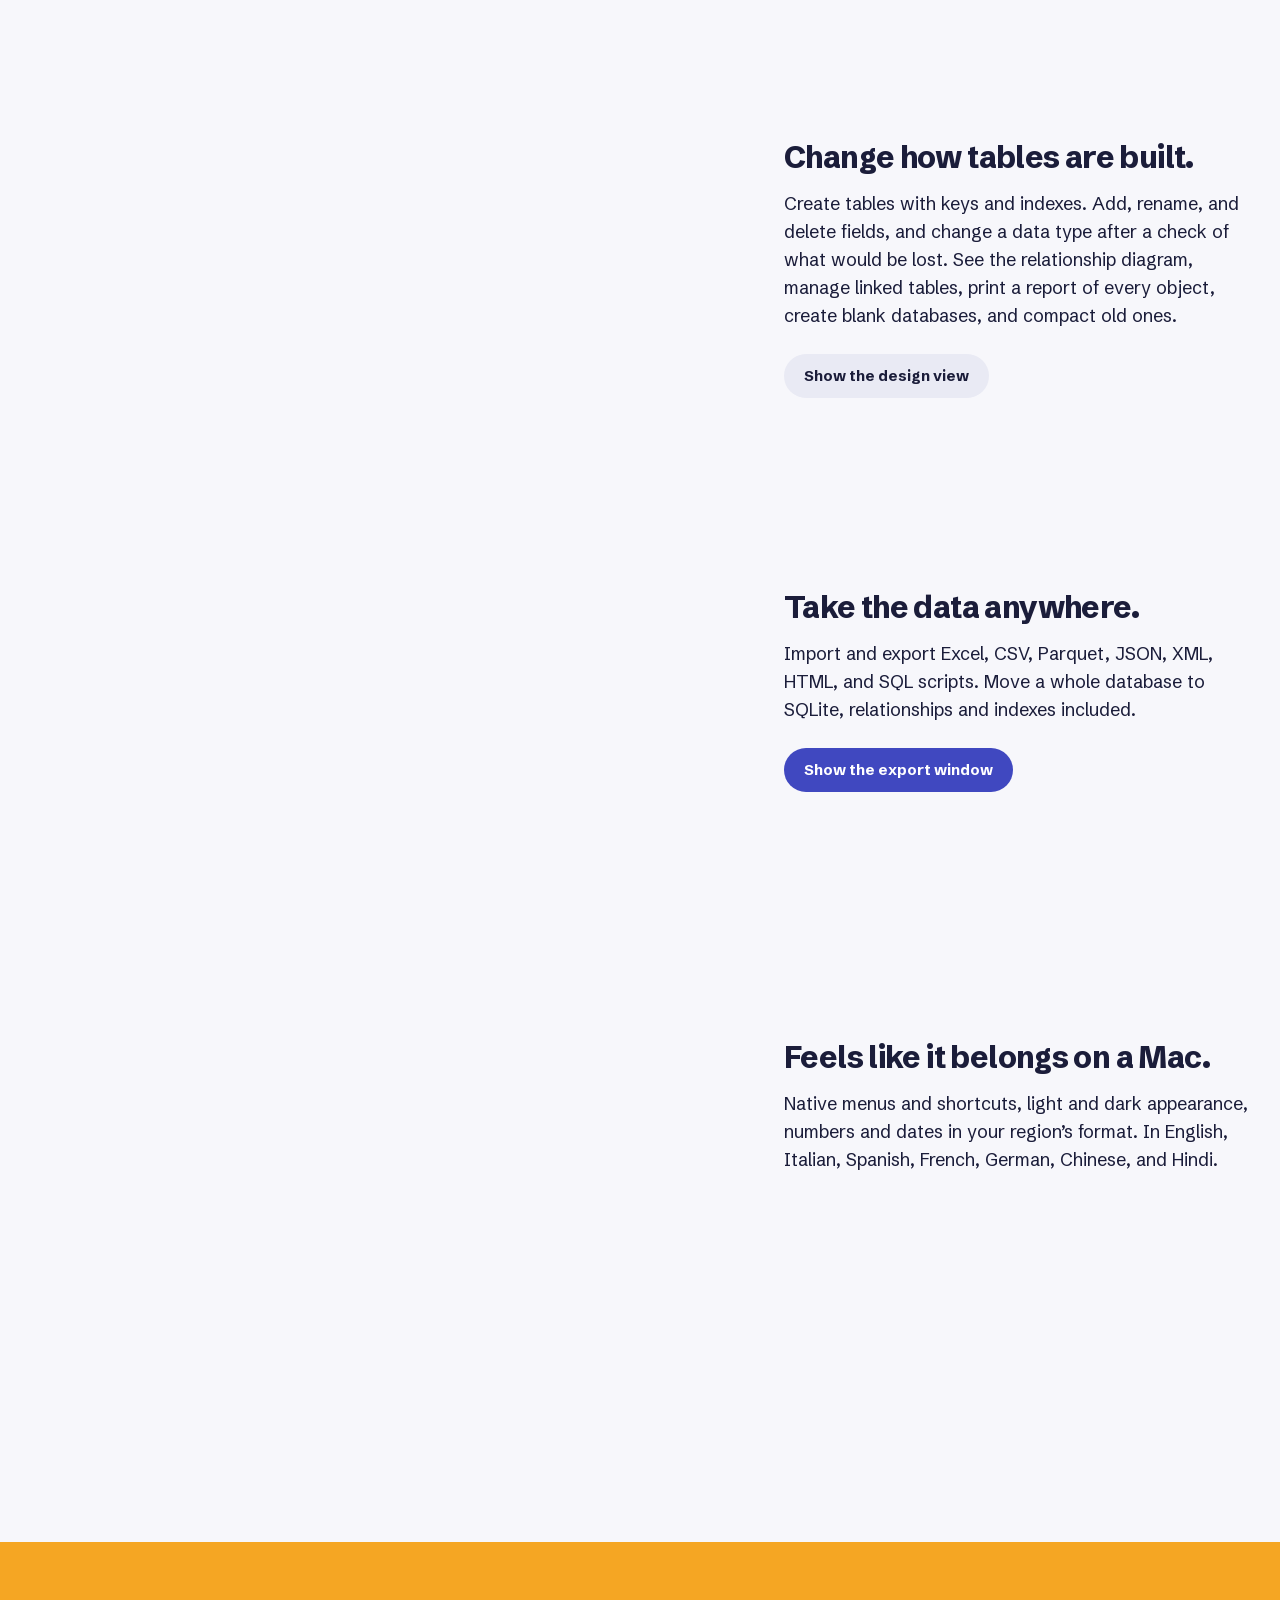
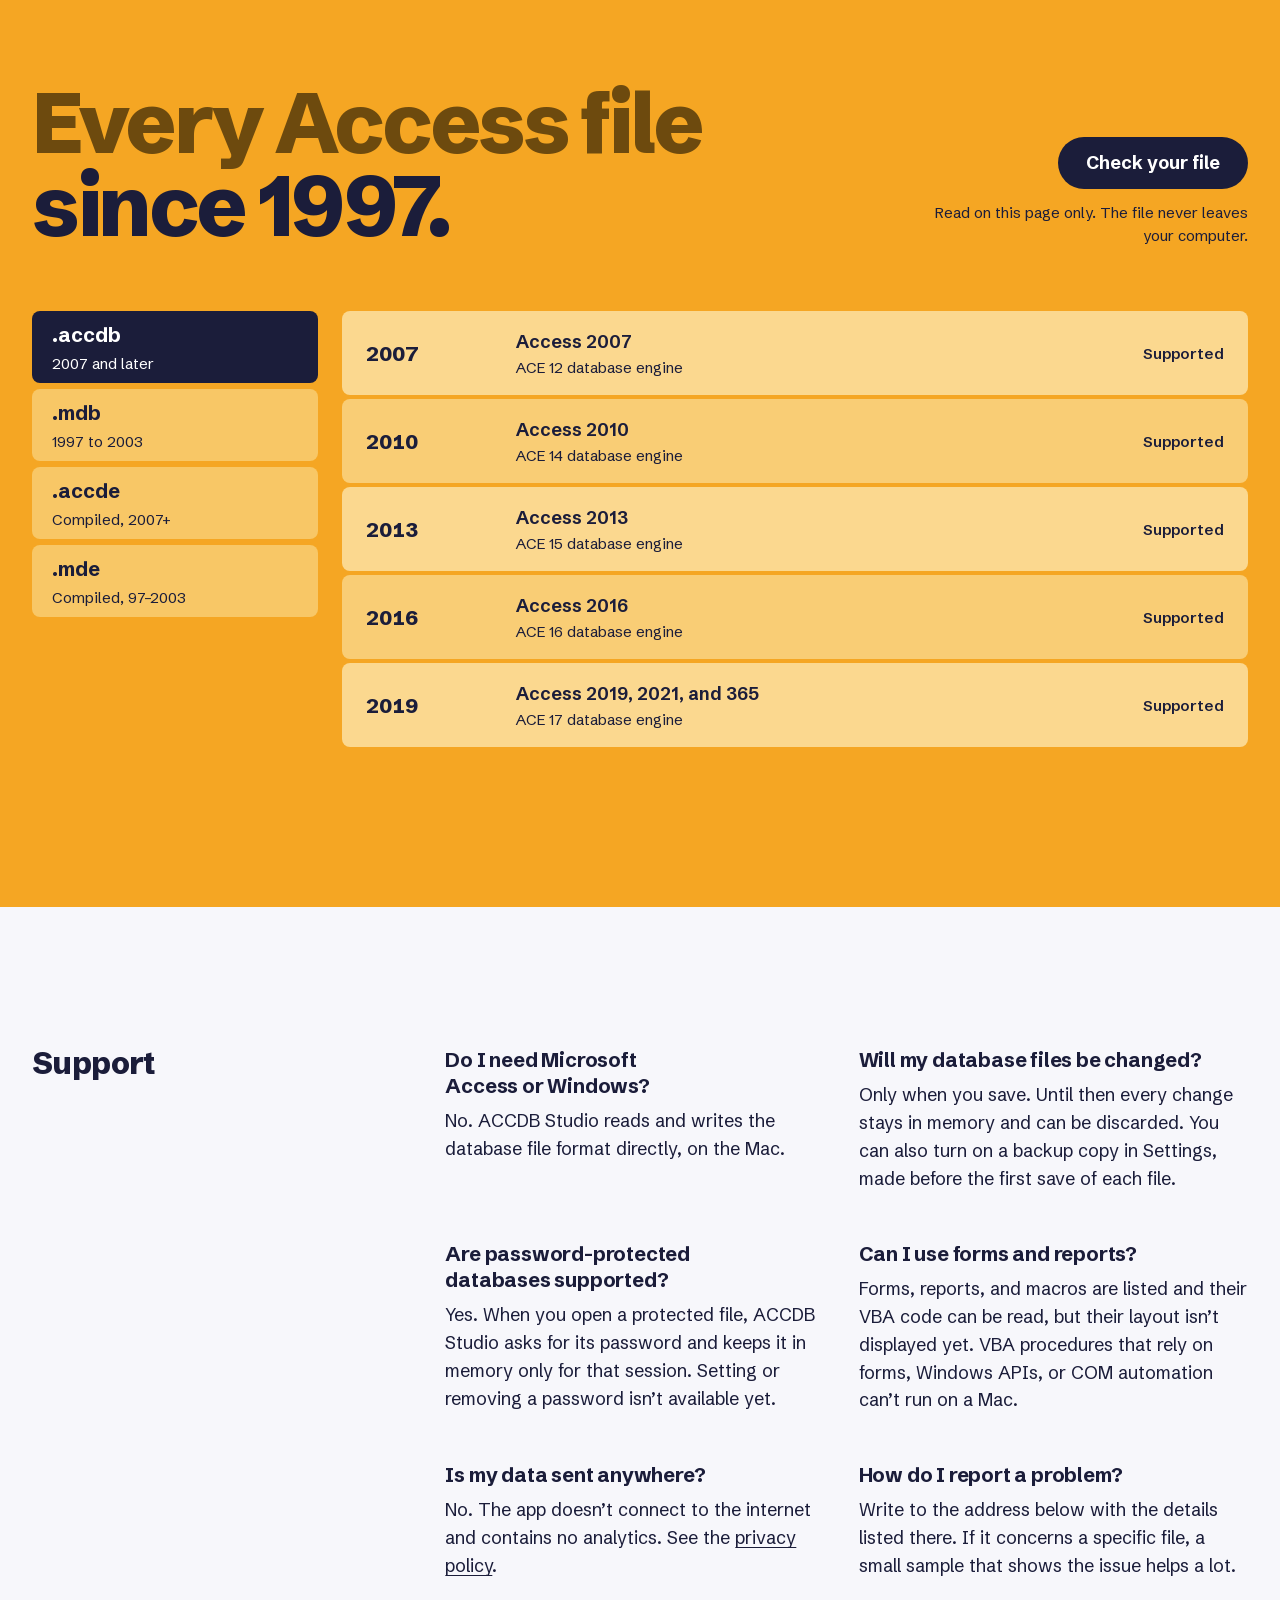
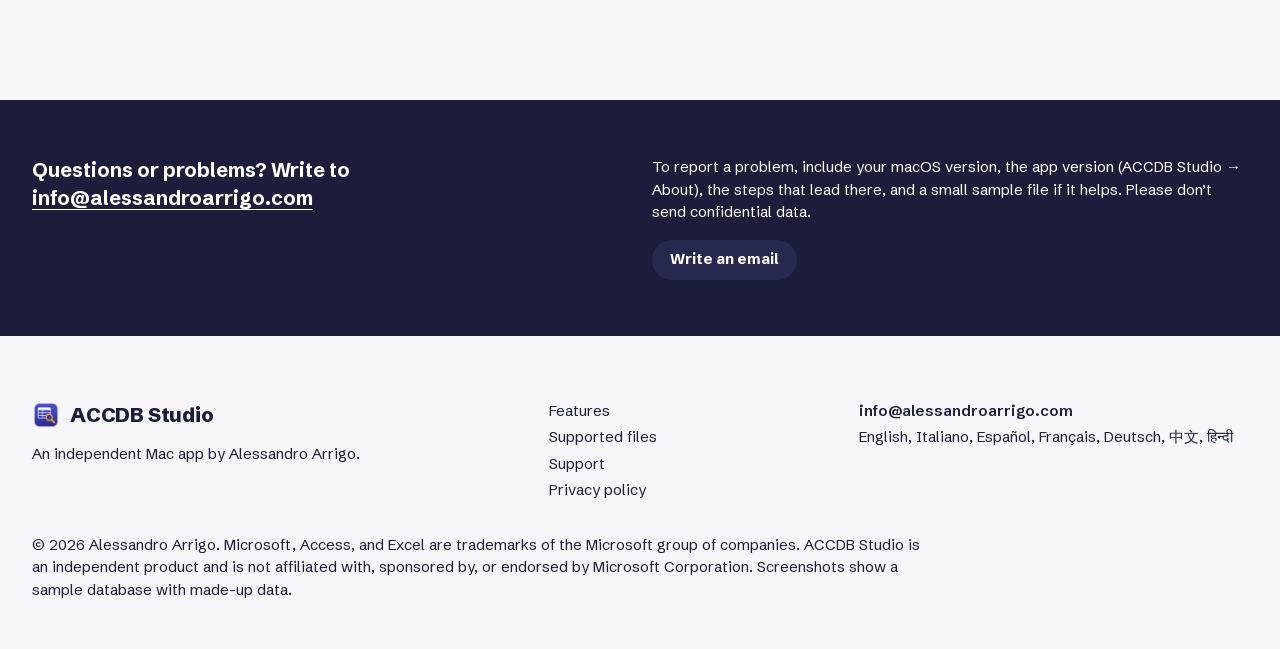
==== commit de3f188f: "Supported files: match engine versions to the app - Access 2016 is ACE 16; 2019, 2021, and 365 are A" ====
--- a/index.html
+++ b/index.html
@@ -198,10 +198,11 @@
           <li data-ver="2"><span class="yr">2007</span><span class="what">Access 2007<small>ACE 12 database engine</small></span><span class="ok">Supported</span></li>
           <li data-ver="3"><span class="yr">2010</span><span class="what">Access 2010<small>ACE 14 database engine</small></span><span class="ok">Supported</span></li>
           <li data-ver="4"><span class="yr">2013</span><span class="what">Access 2013<small>ACE 15 database engine</small></span><span class="ok">Supported</span></li>
-          <li data-ver="5"><span class="yr">2016</span><span class="what">Access 2016, 2019, 2021, and 365<small>ACE 16 database engine</small></span><span class="ok">Supported</span></li>
+          <li data-ver="5"><span class="yr">2016</span><span class="what">Access 2016<small>ACE 16 database engine</small></span><span class="ok">Supported</span></li>
+          <li data-ver="6"><span class="yr">2019</span><span class="what">Access 2019, 2021, and 365<small>ACE 17 database engine</small></span><span class="ok">Supported</span></li>
         </ul>
         <ul role="tabpanel" id="p-mdb" aria-labelledby="t-mdb" hidden>
-          <li data-ver="0"><span class="yr">1997</span><span class="what">Access 97<small>Jet 3 database engine</small></span><span class="ok">Supported</span></li>
+          <li data-ver="0"><span class="yr">1997</span><span class="what">Access 97<small>Jet 3 database engine</small></span><span class="ok">Read only</span></li>
           <li data-ver="1"><span class="yr">2000</span><span class="what">Access 2000<small>Jet 4 database engine</small></span><span class="ok">Supported</span></li>
           <li data-ver="1"><span class="yr">2002</span><span class="what">Access 2002 and 2003<small>Jet 4 database engine</small></span><span class="ok">Supported</span></li>
         </ul>
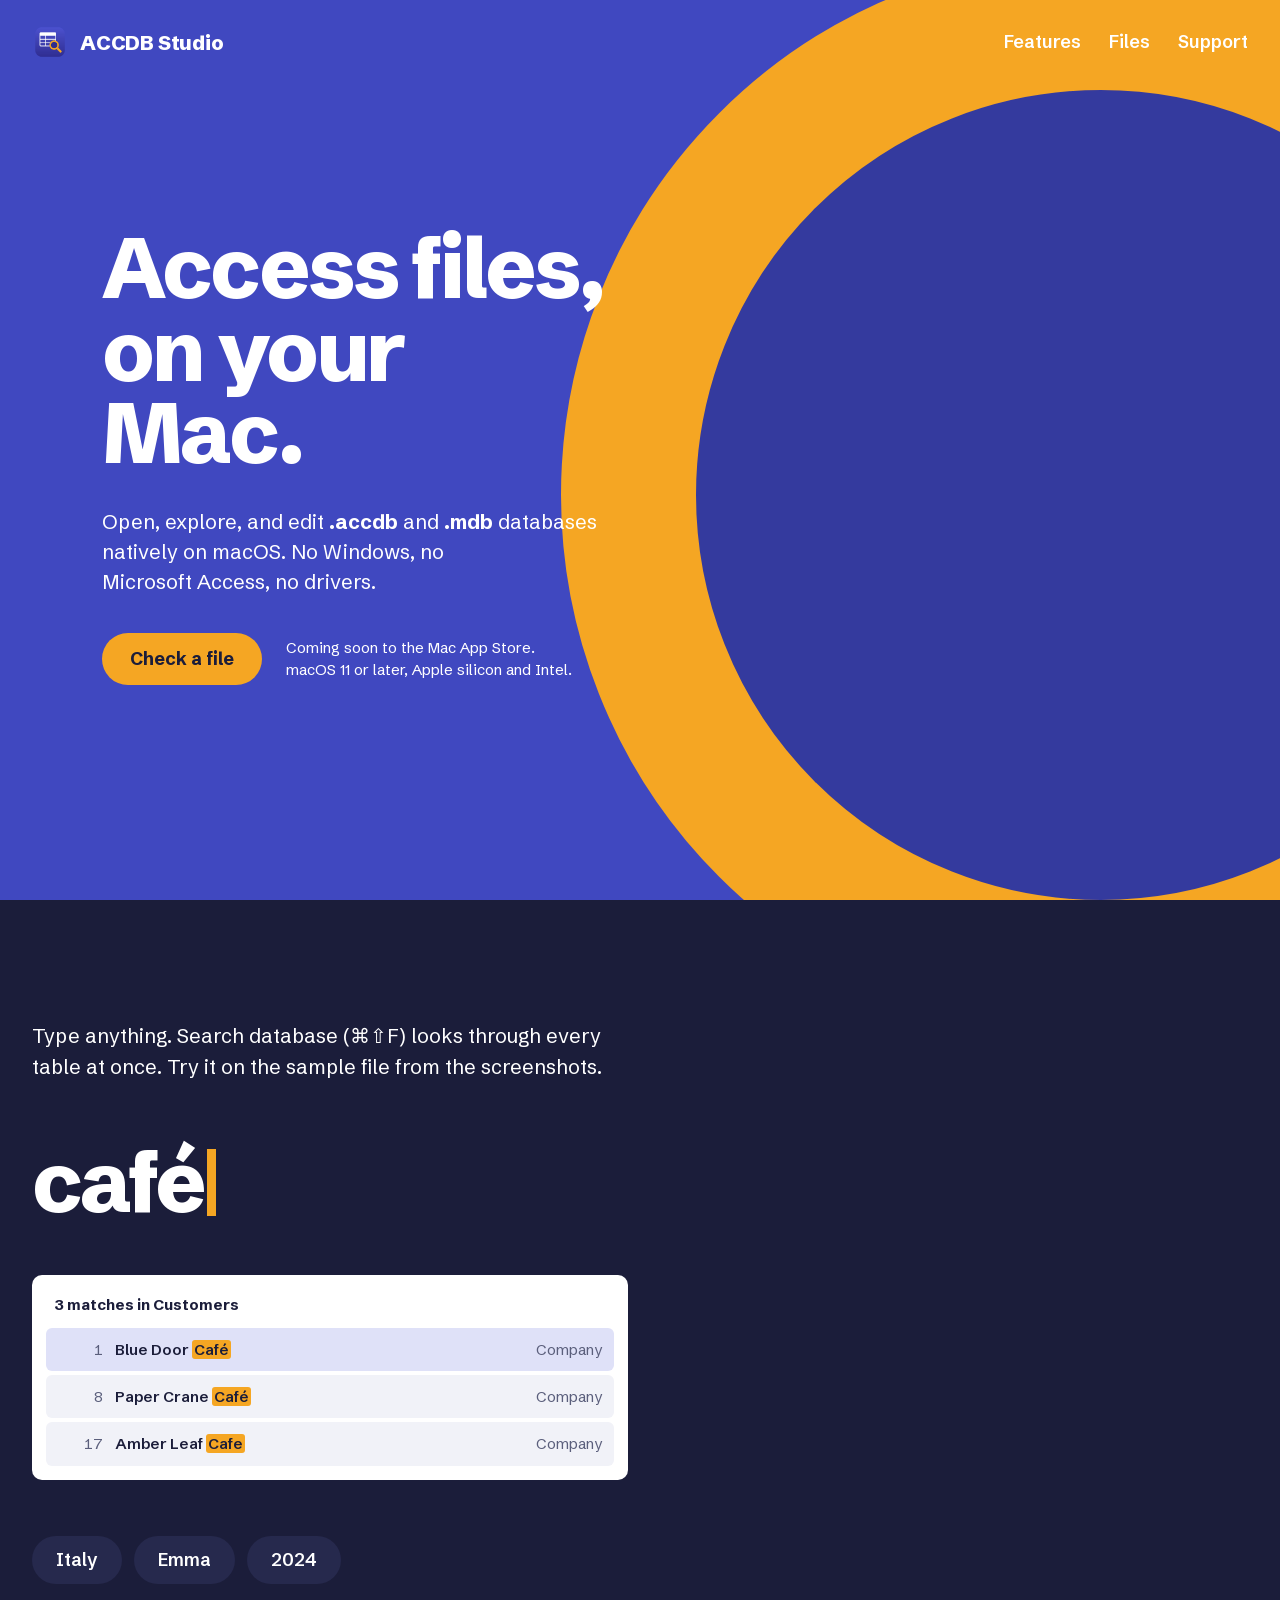
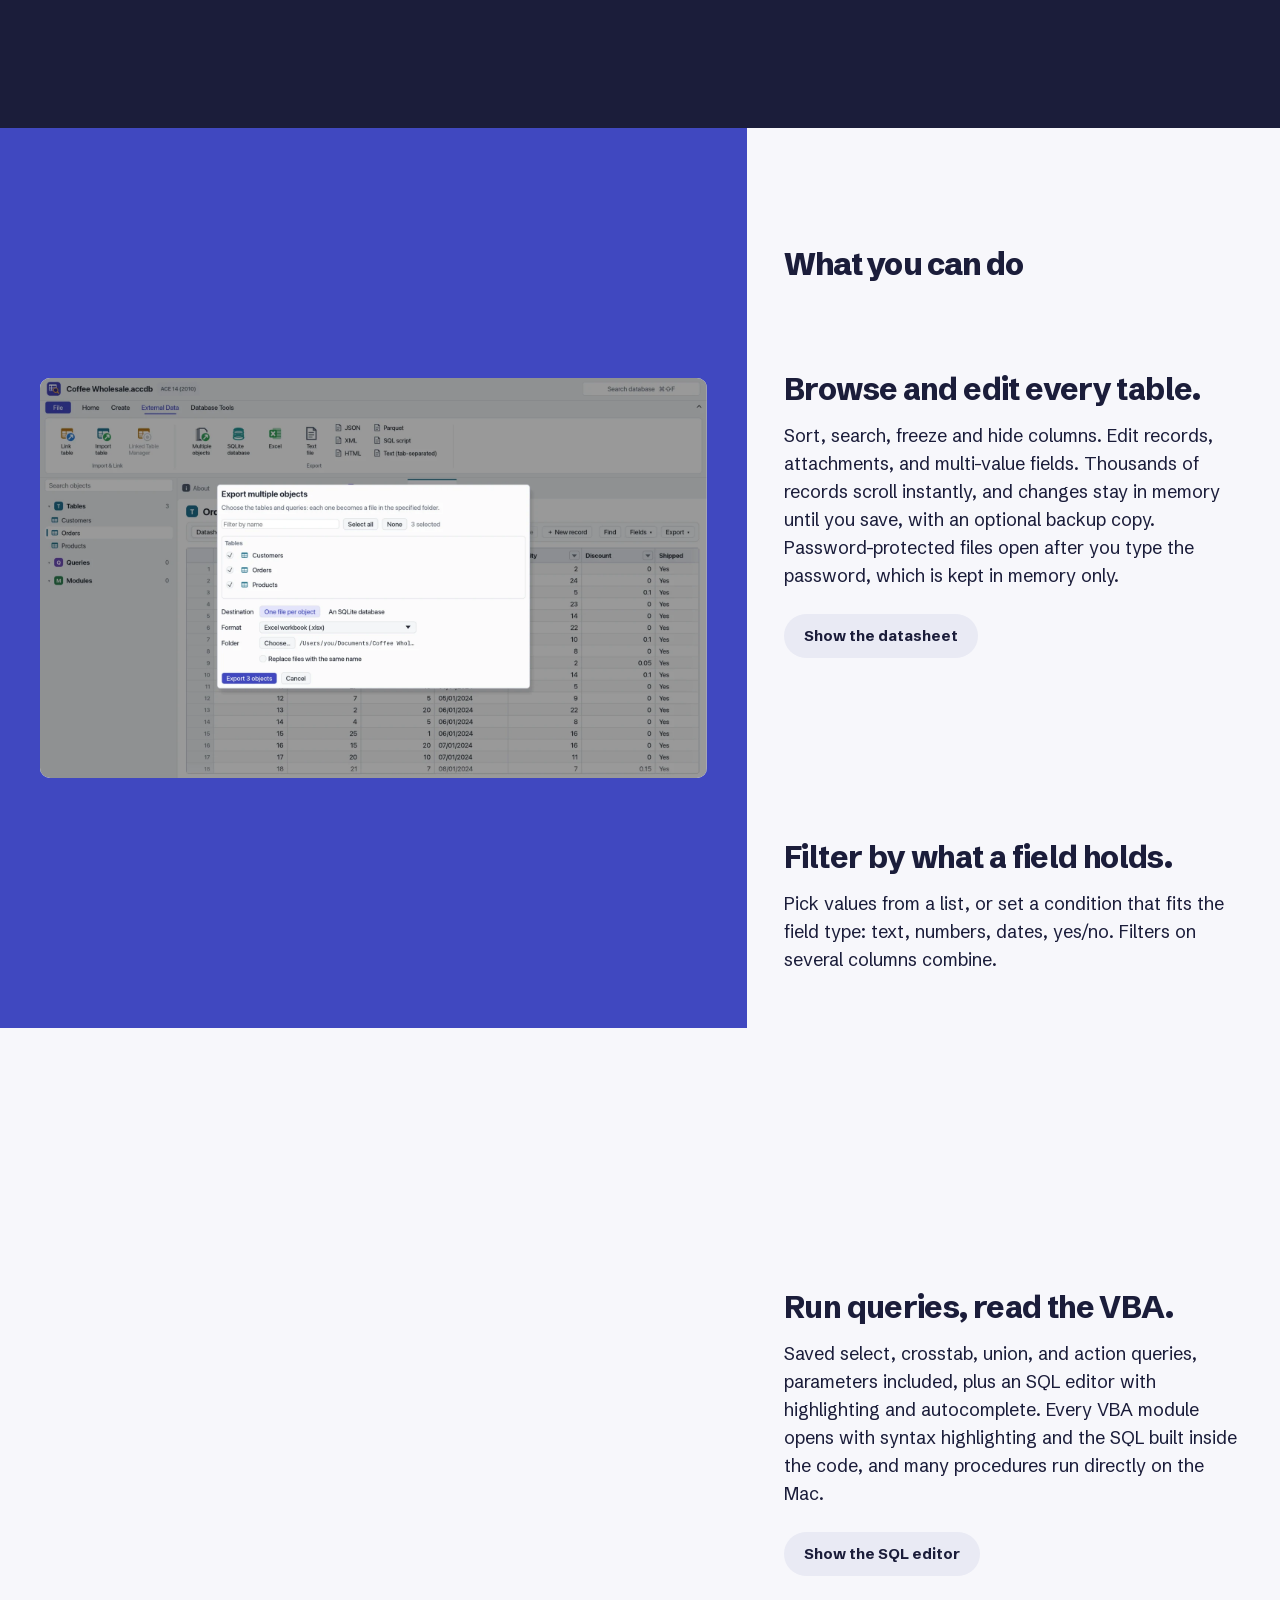
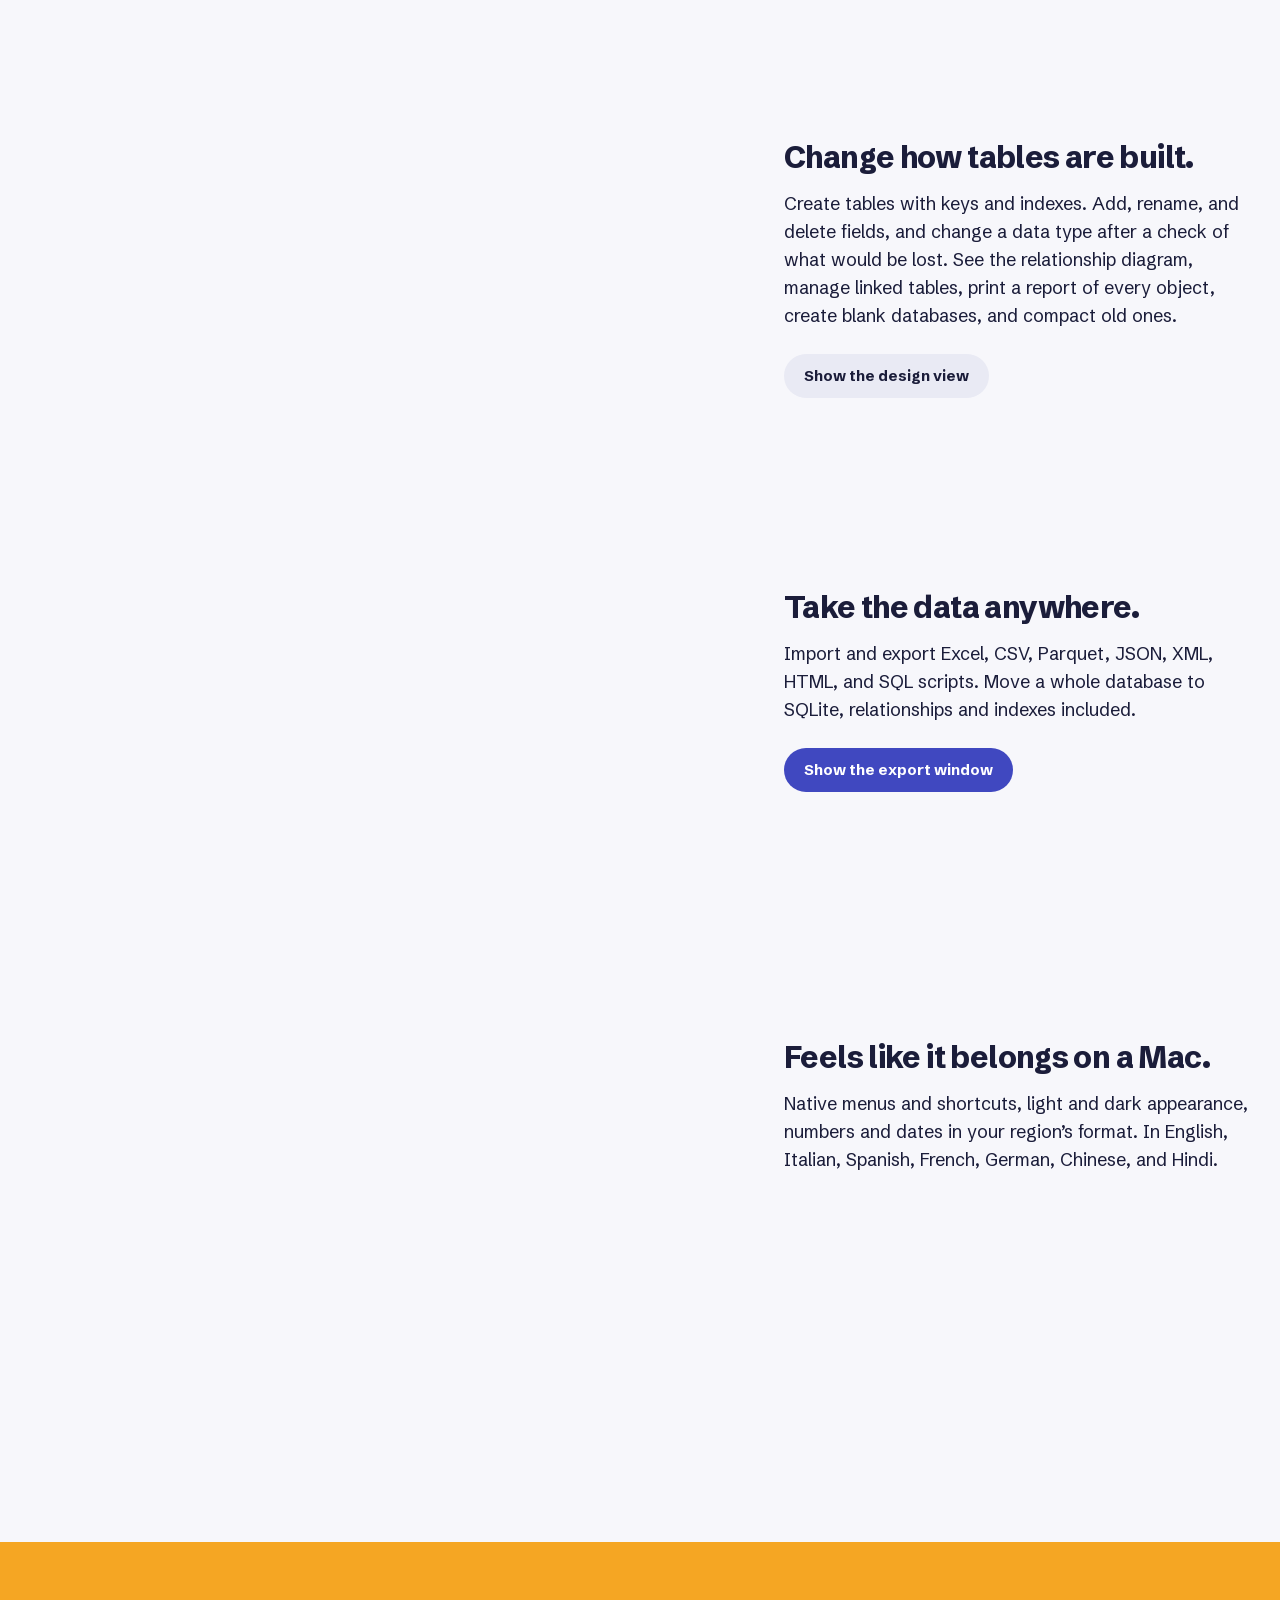
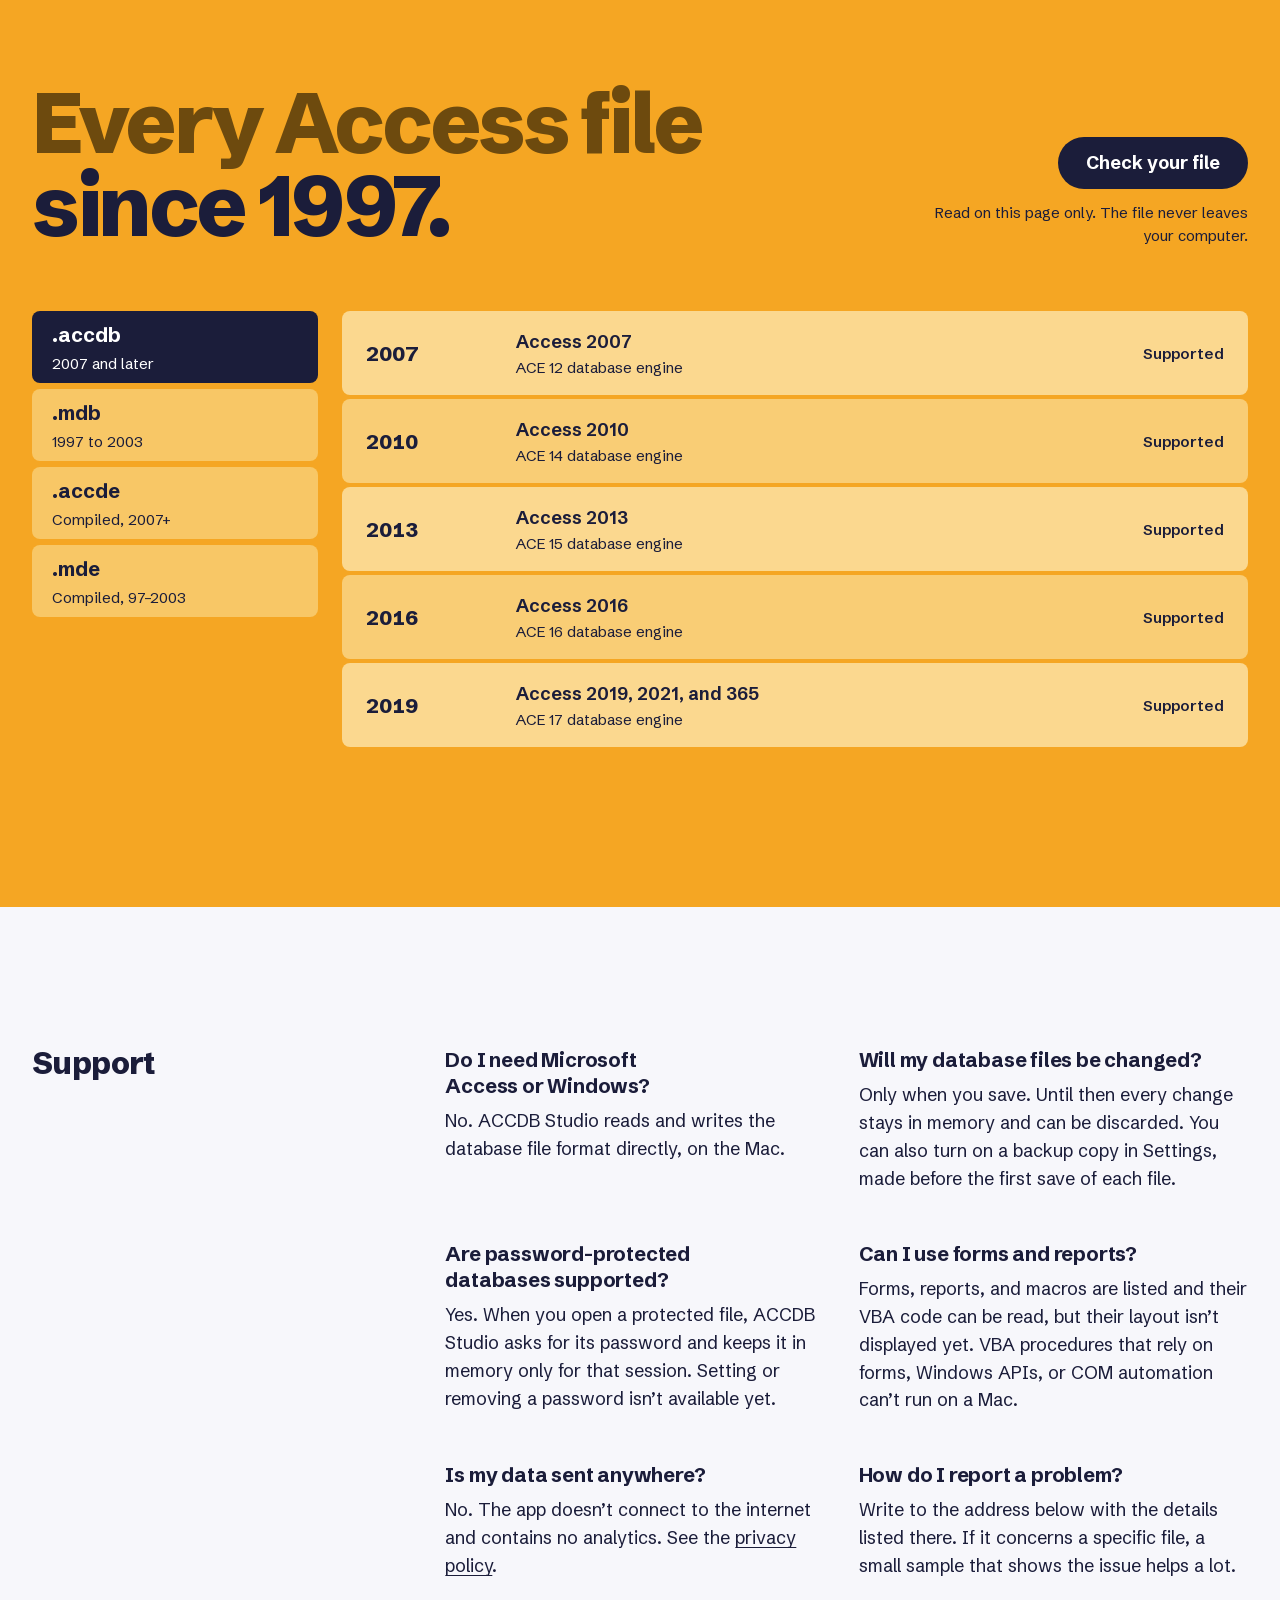
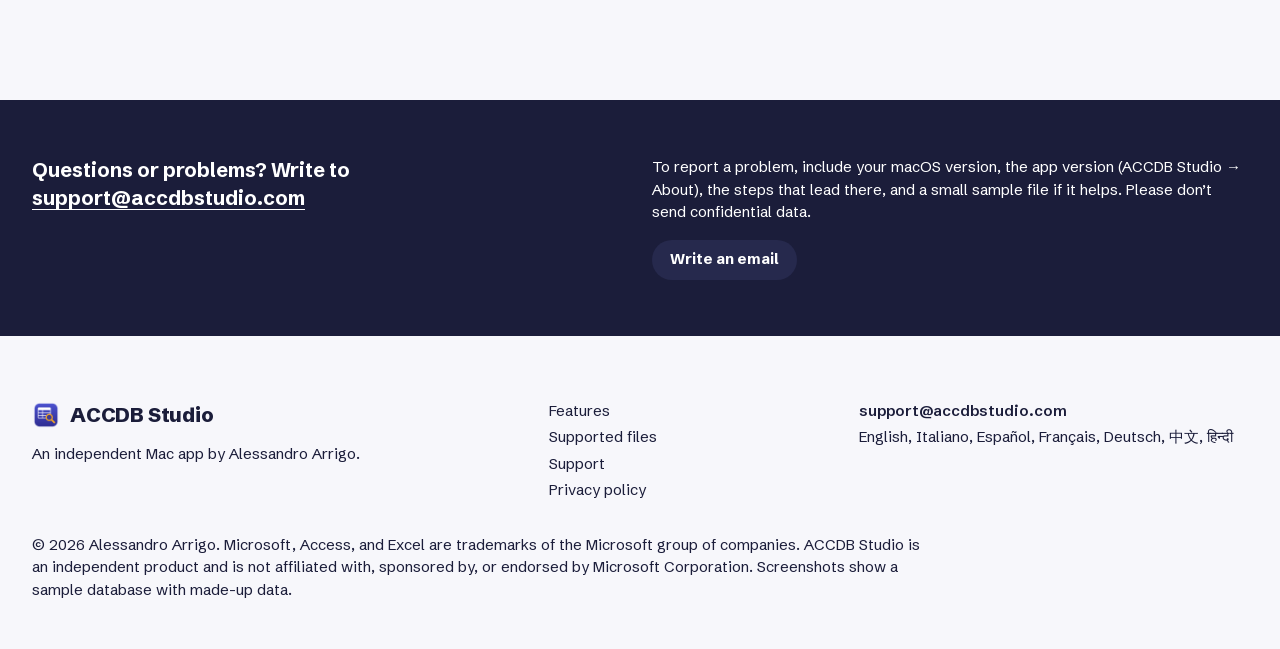
==== commit a3bc7ae6: "Contatto: support@accdbstudio.com Co-Authored-By: Claude Opus 5.5 (1M context) <noreply@anthropic.co" ====
--- a/index.html
+++ b/index.html
@@ -211,8 +211,9 @@
           <li><span class="yr">Data</span><span class="what">Tables and queries<small>Browse, filter, edit, and export as usual</small></span><span class="ok">Supported</span></li>
         </ul>
         <ul role="tabpanel" id="p-mde" aria-labelledby="t-mde" hidden>
-          <li><span class="yr">1997</span><span class="what">Access 97 to 2003<small>Compiled by Access: the VBA source is removed</small></span><span class="ok">Supported</span></li>
-          <li><span class="yr">Data</span><span class="what">Tables and queries<small>Browse, filter, edit, and export as usual</small></span><span class="ok">Supported</span></li>
+          <li data-ver="0"><span class="yr">1997</span><span class="what">Access 97<small>Jet 3, compiled by Access: the VBA source is removed</small></span><span class="ok">Read only</span></li>
+          <li data-ver="1"><span class="yr">2000</span><span class="what">Access 2000 to 2003<small>Jet 4, compiled by Access: the VBA source is removed</small></span><span class="ok">Supported</span></li>
+          <li><span class="yr">Data</span><span class="what">Tables and queries<small>Browse, filter, and export; edit in 2000–2003 files</small></span><span class="ok">Supported</span></li>
         </ul>
       </div>
     </div>
@@ -251,10 +252,10 @@
 
   <!-- 6. Contatti: un indirizzo e cosa scrivere -->
   <section class="contact grid" aria-label="Contact">
-    <p class="contact-lead" data-reveal>Questions or problems? Write to <a href="mailto:info@alessandroarrigo.com">info@alessandroarrigo.com</a></p>
+    <p class="contact-lead" data-reveal>Questions or problems? Write to <a href="mailto:support@accdbstudio.com">support@accdbstudio.com</a></p>
     <div class="contact-note" data-reveal style="--i:1">
       <p>To report a problem, include your macOS version, the app version (ACCDB Studio → About), the steps that lead there, and a small sample file if it helps. Please don’t send confidential data.</p>
-      <a class="button" href="mailto:info@alessandroarrigo.com?subject=ACCDB%20Studio%20support&amp;body=macOS%20version%3A%20%0AApp%20version%20(ACCDB%20Studio%20%E2%86%92%20About)%3A%20%0ASteps%3A%20%0A1.%20%0A2.%20%0A">Write an email</a>
+      <a class="button" href="mailto:support@accdbstudio.com?subject=ACCDB%20Studio%20support&amp;body=macOS%20version%3A%20%0AApp%20version%20(ACCDB%20Studio%20%E2%86%92%20About)%3A%20%0ASteps%3A%20%0A1.%20%0A2.%20%0A">Write an email</a>
     </div>
   </section>
 </main>
@@ -272,7 +273,7 @@
     <a href="privacy.html">Privacy policy</a>
   </nav>
   <div class="foot-meta">
-    <a href="mailto:info@alessandroarrigo.com">info@alessandroarrigo.com</a>
+    <a href="mailto:support@accdbstudio.com">support@accdbstudio.com</a>
     <p>English, Italiano, Español, Français, Deutsch, 中文, हिन्दी</p>
   </div>
   <p class="fine">© 2026 Alessandro Arrigo. Microsoft, Access, and Excel are trademarks of the Microsoft group of companies. ACCDB Studio is an independent product and is not affiliated with, sponsored by, or endorsed by Microsoft Corporation. Screenshots show a sample database with made-up data.</p>
